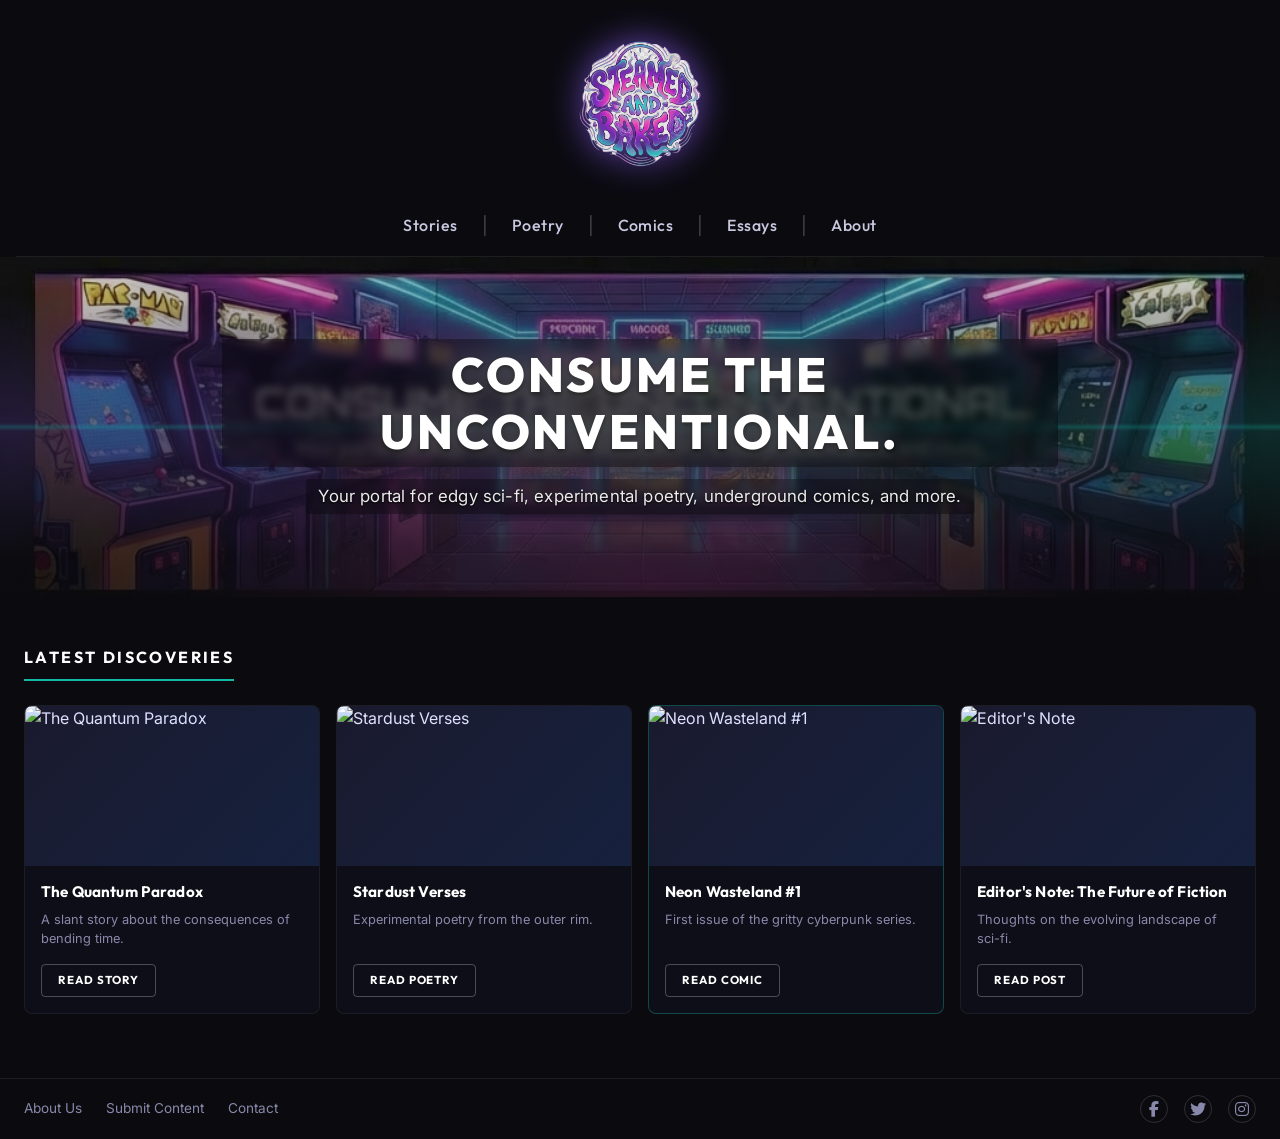
==== index.html @ 385ae291 "style: improve hero banner text legibility - Darken overlay gradient for better text contrast - Add " ====
<!DOCTYPE html>
<html lang="en">
<head>
    <meta charset="UTF-8">
    <meta name="viewport" content="width=device-width, initial-scale=1.0">
    <meta name="description" content="SteamedAndBaked - Experimental fiction, poetry, and comics in a dark psychedelic neon-cyberpunk aesthetic">
    <meta name="keywords" content="fiction, poetry, comics, cyberpunk, experimental writing, dark aesthetic">
    
    <title>SteamedAndBaked | Digital Showcase</title>
    
    <!-- Cyberpunk Stylesheet -->
    <link rel="stylesheet" href="/css/cyberpunk.css">
    
    <!-- Google Fonts: Outfit + Inter -->
    <link rel="preconnect" href="https://fonts.googleapis.com">
    <link rel="preconnect" href="https://fonts.gstatic.com" crossorigin>
    <link href="https://fonts.googleapis.com/css2?family=Outfit:wght@400;500;600;700;800&family=Inter:wght@300;400;500;600;700&display=swap" rel="stylesheet">
    
    <!-- Font Awesome -->
    <link href="https://cdnjs.cloudflare.com/ajax/libs/font-awesome/6.4.0/css/all.min.css" rel="stylesheet">
    
    <!-- Open Graph -->
    <meta property="og:title" content="SteamedAndBaked | Digital Showcase">
    <meta property="og:description" content="Experimental fiction, poetry, and comics in a dark cyberpunk aesthetic">
    <meta property="og:type" content="website">
    <meta property="og:url" content="https://steamedandbaked.net">
</head>
<body>

    <!-- =====================
         HEADER: Logo + Nav
         ===================== -->
    <header class="site-header">
        <div class="header-logo">
            <a href="/"><img src="/images/logo-main.png" alt="Steamed and Baked" class="logo-img"></a>
        </div>
        <nav class="site-nav">
            <button class="nav-toggle" id="nav-toggle" aria-label="Toggle menu">
                <i class="fas fa-bars"></i>
            </button>
            <ul class="nav-menu" id="nav-menu">
                <li><a href="/fiction.html" class="nav-link">Stories</a></li>
                <li class="nav-pipe">|</li>
                <li><a href="/poetry.html" class="nav-link">Poetry</a></li>
                <li class="nav-pipe">|</li>
                <li><a href="/comics.html" class="nav-link">Comics</a></li>
                <li class="nav-pipe">|</li>
                <li><a href="/essays.html" class="nav-link">Essays</a></li>
                <li class="nav-pipe">|</li>
                <li><a href="/about.html" class="nav-link">About</a></li>
            </ul>
        </nav>
    </header>

    <!-- =====================
         HERO BANNER
         ===================== -->
    <section class="hero-banner">
        <div class="hero-banner-img" style="background-image: url('/images/hero-arcade.png');"></div>
        <div class="hero-banner-overlay"></div>
        <div class="hero-banner-content">
            <h1 class="hero-headline">CONSUME THE UNCONVENTIONAL.</h1>
            <p class="hero-sub">Your portal for edgy sci-fi, experimental poetry, underground comics, and more.</p>
        </div>
    </section>

    <!-- =====================
         LATEST DISCOVERIES
         ===================== -->
    <section class="discoveries">
        <div class="discoveries-container">
            <h2 class="discoveries-title">LATEST DISCOVERIES</h2>

            <div class="discoveries-grid">

                <!-- Card 1: Story -->
                <div class="disc-card disc-card--purple">
                    <div class="disc-card-img">
                        <img src="https://images.unsplash.com/photo-1620121692029-d088224ddc74?w=600&q=80" alt="The Quantum Paradox" onerror="this.parentElement.style.background='linear-gradient(135deg,#1a1a2e,#16213e)'">
                    </div>
                    <div class="disc-card-body">
                        <h3 class="disc-card-title">The Quantum Paradox</h3>
                        <p class="disc-card-desc">A slant story about the consequences of bending time.</p>
                        <a href="/fiction.html" class="disc-btn">READ STORY</a>
                    </div>
                </div>

                <!-- Card 2: Poetry -->
                <div class="disc-card disc-card--pink">
                    <div class="disc-card-img">
                        <img src="https://images.unsplash.com/photo-1462331940025-496dfbfc7564?w=600&q=80" alt="Stardust Verses" onerror="this.parentElement.style.background='linear-gradient(135deg,#1a1a2e,#16213e)'">
                    </div>
                    <div class="disc-card-body">
                        <h3 class="disc-card-title">Stardust Verses</h3>
                        <p class="disc-card-desc">Experimental poetry from the outer rim.</p>
                        <a href="/poetry.html" class="disc-btn">READ POETRY</a>
                    </div>
                </div>

                <!-- Card 3: Comics -->
                <div class="disc-card disc-card--teal">
                    <div class="disc-card-img">
                        <img src="https://images.unsplash.com/photo-1608889175123-8ee362201f81?w=600&q=80" alt="Neon Wasteland #1" onerror="this.parentElement.style.background='linear-gradient(135deg,#1a1a2e,#16213e)'">
                    </div>
                    <div class="disc-card-body">
                        <h3 class="disc-card-title">Neon Wasteland #1</h3>
                        <p class="disc-card-desc">First issue of the gritty cyberpunk series.</p>
                        <a href="/comics.html" class="disc-btn">READ COMIC</a>
                    </div>
                </div>

                <!-- Card 4: Blog -->
                <div class="disc-card disc-card--purple">
                    <div class="disc-card-img">
                        <img src="https://images.unsplash.com/photo-1519389950473-47ba0277781c?w=600&q=80" alt="Editor's Note" onerror="this.parentElement.style.background='linear-gradient(135deg,#1a1a2e,#16213e)'">
                    </div>
                    <div class="disc-card-body">
                        <h3 class="disc-card-title">Editor's Note: The Future of Fiction</h3>
                        <p class="disc-card-desc">Thoughts on the evolving landscape of sci-fi.</p>
                        <a href="/essays.html" class="disc-btn">READ POST</a>
                    </div>
                </div>

            </div>
        </div>
    </section>

    <!-- =====================
         FOOTER
         ===================== -->
    <footer class="site-footer">
        <div class="site-footer-inner">
            <div class="footer-left">
                <a href="/about.html" class="footer-link">About Us</a>
                <a href="/essays.html" class="footer-link">Submit Content</a>
                <a href="/about.html" class="footer-link">Contact</a>
            </div>
            <div class="footer-right">
                <a href="#" class="footer-social" aria-label="Facebook"><i class="fab fa-facebook-f"></i></a>
                <a href="#" class="footer-social" aria-label="Twitter"><i class="fab fa-twitter"></i></a>
                <a href="#" class="footer-social" aria-label="Instagram"><i class="fab fa-instagram"></i></a>
            </div>
        </div>
    </footer>

    <script src="/js/main.js"></script>
</body>
</html>
---- css/cyberpunk.css ----
/*
 * SteamedAndBaked.com v3.0 - Cyberpunk Aesthetic
 * Dark Psychedelic Neon Design System
 */

:root {
    /* CYBERPUNK COLOR PALETTE - Neon & Dark */
    --neon-cyan: #00ffff;
    --neon-magenta: #ff00ff;
    --neon-pink: #ff0080;
    --neon-green: #00ff41;
    --neon-purple: #bf00ff;
    --neon-blue: #0080ff;
    --neon-orange: #ff6600;
    --neon-yellow: #ffff00;
    
    /* Primary Brand Colors */
    --primary: var(--neon-cyan);
    --secondary: var(--neon-magenta);
    --accent: var(--neon-pink);
    
    /* Dark Background Layers */
    --bg-primary: #0a0a0f;
    --bg-secondary: #131318;
    --bg-tertiary: #1a1a24;
    --bg-card: #1f1f2e;
    --bg-elevated: #252538;
    
    /* Text Colors */
    --text-primary: #e0e0ff;
    --text-secondary: #a0a0c0;
    --text-muted: #606080;
    --text-highlight: var(--neon-cyan);
    
    /* Neon Glow Effects */
    --glow-cyan: 0 0 10px var(--neon-cyan), 0 0 20px var(--neon-cyan), 0 0 30px var(--neon-cyan);
    --glow-magenta: 0 0 10px var(--neon-magenta), 0 0 20px var(--neon-magenta), 0 0 30px var(--neon-magenta);
    --glow-pink: 0 0 10px var(--neon-pink), 0 0 20px var(--neon-pink);
    --glow-purple: 0 0 10px var(--neon-purple), 0 0 20px var(--neon-purple);
    
    /* Typography */
    --font-primary: 'Inter', 'Segoe UI', system-ui, sans-serif;
    --font-heading: 'Space Grotesk', 'Orbitron', monospace;
    --font-mono: 'Fira Code', 'Courier New', monospace;
    
    /* Font Sizes */
    --text-xs: 0.75rem;
    --text-sm: 0.875rem;
    --text-base: 1rem;
    --text-lg: 1.125rem;
    --text-xl: 1.25rem;
    --text-2xl: 1.5rem;
    --text-3xl: 1.875rem;
    --text-4xl: 2.25rem;
    --text-5xl: 3rem;
    --text-6xl: 3.75rem;
    
    /* Spacing */
    --space-1: 0.25rem;
    --space-2: 0.5rem;
    --space-3: 0.75rem;
    --space-4: 1rem;
    --space-6: 1.5rem;
    --space-8: 2rem;
    --space-12: 3rem;
    --space-16: 4rem;
    --space-20: 5rem;
    
    /* Border & Effects */
    --radius-sm: 0.25rem;
    --radius-md: 0.5rem;
    --radius-lg: 0.75rem;
    --border-neon: 2px solid var(--primary);
    
    /* Animations */
    --transition-fast: 150ms ease;
    --transition-base: 300ms ease;
    --transition-slow: 500ms ease;
    
    /* Z-index */
    --z-base: 1;
    --z-dropdown: 1000;
    --z-sticky: 1020;
    --z-fixed: 1030;
    --z-modal: 1050;
}

/* ========================================
   RESET & BASE STYLES
   ======================================== */

*, *::before, *::after {
    box-sizing: border-box;
    margin: 0;
    padding: 0;
}

html {
    font-size: 16px;
    scroll-behavior: smooth;
    -webkit-font-smoothing: antialiased;
    -moz-osx-font-smoothing: grayscale;
}

body {
    font-family: var(--font-primary);
    font-size: var(--text-base);
    line-height: 1.6;
    color: var(--text-primary);
    background: var(--bg-primary);
    overflow-x: hidden;
    position: relative;
}

/* Animated background effect */
body::before {
    content: '';
    position: fixed;
    top: 0;
    left: 0;
    width: 100%;
    height: 100%;
    background: 
        radial-gradient(circle at 20% 50%, rgba(0, 255, 255, 0.05) 0%, transparent 50%),
        radial-gradient(circle at 80% 80%, rgba(255, 0, 255, 0.05) 0%, transparent 50%),
        radial-gradient(circle at 40% 20%, rgba(191, 0, 255, 0.03) 0%, transparent 50%);
    z-index: -1;
    animation: pulse 15s ease-in-out infinite;
}

@keyframes pulse {
    0%, 100% { opacity: 0.3; }
    50% { opacity: 0.6; }
}

/* ========================================
   TYPOGRAPHY
   ======================================== */

h1, h2, h3, h4, h5, h6 {
    font-family: var(--font-heading);
    font-weight: 700;
    line-height: 1.2;
    margin-bottom: var(--space-4);
    letter-spacing: -0.02em;
    color: var(--text-primary);
}

h1 {
    font-size: var(--text-5xl);
    text-shadow: var(--glow-cyan);
}

h2 {
    font-size: var(--text-4xl);
    color: var(--neon-magenta);
    text-shadow: var(--glow-magenta);
}

h3 { font-size: var(--text-3xl); }
h4 { font-size: var(--text-2xl); }
h5 { font-size: var(--text-xl); }
h6 { font-size: var(--text-lg); }

p {
    margin-bottom: var(--space-4);
    color: var(--text-secondary);
}

a {
    color: var(--primary);
    text-decoration: none;
    transition: all var(--transition-fast);
    position: relative;
}

a:hover {
    color: var(--neon-magenta);
    text-shadow: var(--glow-cyan);
}

a::after {
    content: '';
    position: absolute;
    bottom: -2px;
    left: 0;
    width: 0;
    height: 2px;
    background: linear-gradient(90deg, var(--neon-cyan), var(--neon-magenta));
    transition: width var(--transition-base);
}

a:hover::after {
    width: 100%;
}

code, pre {
    font-family: var(--font-mono);
    background: var(--bg-tertiary);
    border: 1px solid var(--primary);
    border-radius: var(--radius-sm);
}

code {
    padding: 0.2em 0.4em;
    font-size: 0.9em;
    color: var(--neon-green);
}

pre {
    padding: var(--space-4);
    overflow-x: auto;
    box-shadow: var(--glow-cyan);
}

blockquote {
    border-left: 4px solid var(--neon-magenta);
    padding-left: var(--space-4);
    margin: var(--space-6) 0;
    font-style: italic;
    color: var(--text-secondary);
    background: var(--bg-secondary);
    padding: var(--space-4);
    border-radius: var(--radius-md);
}

/* ========================================
   LAYOUT
   ======================================== */

.container {
    width: 100%;
    max-width: 1400px;
    margin: 0 auto;
    padding: 0 var(--space-4);
}

.container-narrow {
    max-width: 900px;
}

.section {
    padding: var(--space-20) 0;
}

.grid {
    display: grid;
    gap: var(--space-6);
}

.grid-2 { grid-template-columns: repeat(auto-fit, minmax(300px, 1fr)); }
.grid-3 { grid-template-columns: repeat(auto-fit, minmax(250px, 1fr)); }
.grid-4 { grid-template-columns: repeat(auto-fit, minmax(200px, 1fr)); }

/* ========================================
   NAVIGATION
   ======================================== */

.navbar {
    position: fixed;
    top: 0;
    left: 0;
    right: 0;
    z-index: var(--z-fixed);
    background: rgba(10, 10, 15, 0.9);
    backdrop-filter: blur(10px);
    border-bottom: 1px solid var(--primary);
    box-shadow: 0 0 20px rgba(0, 255, 255, 0.3);
}

.nav-container {
    display: flex;
    justify-content: space-between;
    align-items: center;
    padding: var(--space-2) var(--space-4);
    max-width: 1400px;
    margin: 0 auto;
}

.logo {
    display: flex;
    align-items: center;
    text-decoration: none;
}

.logo-img {
    height: 80px;
    width: auto;
    background: transparent;
    transition: transform var(--transition-base), filter var(--transition-base), opacity var(--transition-base);
    filter: drop-shadow(0 0 10px rgba(139, 92, 246, 0.7));
    opacity: 0.92;
}

.logo-img:hover {
    transform: scale(1.08);
    filter: drop-shadow(0 0 18px rgba(139, 92, 246, 1)) drop-shadow(0 0 8px rgba(236, 72, 153, 0.7));
    opacity: 1;
}

.nav-menu {
    display: flex;
    gap: var(--space-6);
    list-style: none;
}

.nav-link {
    color: var(--text-secondary);
    font-weight: 500;
    padding: var(--space-2) var(--space-3);
    border-radius: var(--radius-sm);
    transition: all var(--transition-fast);
    text-transform: uppercase;
    font-size: var(--text-sm);
    letter-spacing: 0.1em;
}

.nav-link:hover,
.nav-link.active {
    color: var(--primary);
    background: var(--bg-elevated);
    box-shadow: 0 0 15px rgba(0, 255, 255, 0.3);
}

.nav-link::after {
    display: none;
}

/* Mobile nav toggle */
.nav-toggle {
    display: none;
    background: none;
    border: 2px solid var(--primary);
    color: var(--primary);
    font-size: var(--text-xl);
    padding: var(--space-2);
    cursor: pointer;
    border-radius: var(--radius-sm);
    transition: all var(--transition-fast);
}

.nav-toggle:hover {
    box-shadow: var(--glow-cyan);
}

@media (max-width: 768px) {
    .logo-img {
        height: 60px;
    }

    .nav-toggle {
        display: block;
    }
    
    .nav-menu {
        position: absolute;
        top: 100%;
        left: 0;
        right: 0;
        background: var(--bg-primary);
        flex-direction: column;
        padding: var(--space-4);
        border-top: 1px solid var(--primary);
        display: none;
    }
    
    .nav-menu.active {
        display: flex;
    }
}

/* ========================================
   HERO SECTION
   ======================================== */

.hero {
    min-height: 100vh;
    display: flex;
    align-items: center;
    justify-content: center;
    text-align: center;
    position: relative;
    padding: var(--space-20) 0;
    margin-top: 60px;
}

.hero::before {
    content: '';
    position: absolute;
    top: 50%;
    left: 50%;
    transform: translate(-50%, -50%);
    width: 80%;
    height: 80%;
    background: radial-gradient(circle, rgba(0, 255, 255, 0.1) 0%, transparent 70%);
    animation: heroGlow 8s ease-in-out infinite;
}

@keyframes heroGlow {
    0%, 100% { opacity: 0.3; transform: translate(-50%, -50%) scale(1); }
    50% { opacity: 0.6; transform: translate(-50%, -50%) scale(1.1); }
}

.hero-content {
    position: relative;
    z-index: 1;
}

.hero-title {
    font-size: clamp(2.5rem, 8vw, 6rem);
    margin-bottom: var(--space-6);
    background: linear-gradient(135deg, var(--neon-cyan), var(--neon-magenta), var(--neon-purple));
    -webkit-background-clip: text;
    -webkit-text-fill-color: transparent;
    background-clip: text;
    animation: shimmer 3s linear infinite;
    background-size: 200% 200%;
}

@keyframes shimmer {
    0% { background-position: 0% 50%; }
    50% { background-position: 100% 50%; }
    100% { background-position: 0% 50%; }
}

.hero-subtitle {
    font-size: var(--text-xl);
    color: var(--text-secondary);
    margin-bottom: var(--space-8);
    max-width: 600px;
    margin-left: auto;
    margin-right: auto;
}

/* ========================================
   BUTTONS
   ======================================== */

.btn {
    display: inline-block;
    padding: var(--space-3) var(--space-6);
    font-weight: 600;
    text-align: center;
    border: 2px solid var(--primary);
    border-radius: var(--radius-md);
    cursor: pointer;
    transition: all var(--transition-base);
    text-transform: uppercase;
    letter-spacing: 0.05em;
    font-size: var(--text-sm);
    background: transparent;
    color: var(--primary);
    position: relative;
    overflow: hidden;
}

.btn::before {
    content: '';
    position: absolute;
    top: 0;
    left: -100%;
    width: 100%;
    height: 100%;
    background: linear-gradient(90deg, transparent, var(--primary), transparent);
    transition: left var(--transition-slow);
}

.btn:hover::before {
    left: 100%;
}

.btn:hover {
    box-shadow: var(--glow-cyan);
    transform: translateY(-2px);
    color: var(--text-primary);
}

.btn::after {
    display: none;
}

.btn-primary {
    background: var(--primary);
    color: var(--bg-primary);
}

.btn-primary:hover {
    background: var(--neon-magenta);
    border-color: var(--neon-magenta);
    box-shadow: var(--glow-magenta);
    color: var(--bg-primary);
}

.btn-secondary {
    border-color: var(--neon-magenta);
    color: var(--neon-magenta);
}

.btn-secondary:hover {
    background: var(--neon-magenta);
    color: var(--bg-primary);
    box-shadow: var(--glow-magenta);
}

.btn-ghost {
    border-color: var(--text-secondary);
    color: var(--text-secondary);
}

.btn-ghost:hover {
    border-color: var(--primary);
    color: var(--primary);
}

/* ========================================
   CARDS
   ======================================== */

.card {
    background: var(--bg-card);
    border: 1px solid var(--primary);
    border-radius: var(--radius-lg);
    padding: var(--space-6);
    transition: all var(--transition-base);
    position: relative;
    overflow: hidden;
}

.card::before {
    content: '';
    position: absolute;
    top: -2px;
    left: -2px;
    right: -2px;
    bottom: -2px;
    background: linear-gradient(45deg, var(--neon-cyan), var(--neon-magenta), var(--neon-purple), var(--neon-cyan));
    border-radius: var(--radius-lg);
    z-index: -1;
    opacity: 0;
    transition: opacity var(--transition-base);
    background-size: 300% 300%;
    animation: borderGlow 6s linear infinite;
}

@keyframes borderGlow {
    0% { background-position: 0% 50%; }
    50% { background-position: 100% 50%; }
    100% { background-position: 0% 50%; }
}

.card:hover {
    transform: translateY(-5px);
    box-shadow: 0 20px 40px rgba(0, 255, 255, 0.3);
}

.card:hover::before {
    opacity: 1;
}

.card-title {
    font-size: var(--text-2xl);
    margin-bottom: var(--space-3);
    color: var(--primary);
}

.card-meta {
    display: flex;
    gap: var(--space-4);
    font-size: var(--text-sm);
    color: var(--text-muted);
    margin-bottom: var(--space-4);
}

.card-content {
    color: var(--text-secondary);
}

/* ========================================
   CONTENT DISPLAY
   ======================================== */

.content-grid {
    display: grid;
    grid-template-columns: repeat(auto-fill, minmax(350px, 1fr));
    gap: var(--space-8);
    margin-top: var(--space-12);
}

.content-item {
    background: var(--bg-card);
    border: 1px solid var(--bg-elevated);
    border-radius: var(--radius-lg);
    overflow: hidden;
    transition: all var(--transition-base);
    cursor: pointer;
}

.content-item:hover {
    border-color: var(--primary);
    transform: translateY(-5px);
    box-shadow: 0 10px 30px rgba(0, 255, 255, 0.2);
}

.content-thumbnail {
    width: 100%;
    height: 200px;
    object-fit: cover;
    background: linear-gradient(135deg, var(--bg-tertiary), var(--bg-elevated));
}

.content-body {
    padding: var(--space-6);
}

.content-category {
    display: inline-block;
    padding: var(--space-1) var(--space-3);
    background: var(--bg-tertiary);
    color: var(--primary);
    font-size: var(--text-xs);
    text-transform: uppercase;
    letter-spacing: 0.1em;
    border-radius: var(--radius-sm);
    border: 1px solid var(--primary);
    margin-bottom: var(--space-3);
}

/* ========================================
   GLITCH EFFECT
   ======================================== */

.glitch {
    position: relative;
    animation: glitch 2s infinite;
}

.glitch::before,
.glitch::after {
    content: attr(data-text);
    position: absolute;
    top: 0;
    left: 0;
    width: 100%;
    height: 100%;
}

.glitch::before {
    left: 2px;
    text-shadow: -2px 0 var(--neon-magenta);
    clip: rect(44px, 450px, 56px, 0);
    animation: glitch-anim 3s infinite linear alternate-reverse;
}

.glitch::after {
    left: -2px;
    text-shadow: -2px 0 var(--neon-cyan);
    clip: rect(44px, 450px, 56px, 0);
    animation: glitch-anim 2s infinite linear alternate-reverse;
}

@keyframes glitch-anim {
    0% { clip: rect(10px, 9999px, 98px, 0); }
    20% { clip: rect(85px, 9999px, 12px, 0); }
    40% { clip: rect(28px, 9999px, 52px, 0); }
    60% { clip: rect(91px, 9999px, 34px, 0); }
    80% { clip: rect(65px, 9999px, 77px, 0); }
    100% { clip: rect(42px, 9999px, 19px, 0); }
}

/* ========================================
   FOOTER
   ======================================== */

.footer {
    background: var(--bg-secondary);
    border-top: 1px solid var(--primary);
    padding: var(--space-12) 0 var(--space-6);
    margin-top: var(--space-20);
}

.footer-grid {
    display: grid;
    grid-template-columns: repeat(auto-fit, minmax(250px, 1fr));
    gap: var(--space-8);
    margin-bottom: var(--space-8);
}

.footer-section h4 {
    color: var(--primary);
    margin-bottom: var(--space-4);
    font-size: var(--text-lg);
}

.footer-links {
    list-style: none;
}

.footer-links li {
    margin-bottom: var(--space-2);
}

.footer-links a {
    color: var(--text-secondary);
    transition: color var(--transition-fast);
}

.footer-links a:hover {
    color: var(--primary);
}

.footer-bottom {
    text-align: center;
    padding-top: var(--space-6);
    border-top: 1px solid var(--bg-elevated);
    color: var(--text-muted);
    font-size: var(--text-sm);
}

/* ========================================
   UTILITIES
   ======================================== */

.text-center { text-align: center; }
.text-gradient {
    background: linear-gradient(135deg, var(--neon-cyan), var(--neon-magenta));
    -webkit-background-clip: text;
    -webkit-text-fill-color: transparent;
    background-clip: text;
}

.neon-text {
    color: var(--primary);
    text-shadow: var(--glow-cyan);
}

.mt-4 { margin-top: var(--space-4); }
.mb-4 { margin-bottom: var(--space-4); }
.mt-8 { margin-top: var(--space-8); }
.mb-8 { margin-bottom: var(--space-8); }

/* ========================================
   ANIMATIONS
   ======================================== */

@keyframes fadeIn {
    from { opacity: 0; transform: translateY(20px); }
    to { opacity: 1; transform: translateY(0); }
}

@keyframes slideIn {
    from { transform: translateX(-100%); }
    to { transform: translateX(0); }
}

.fade-in {
    animation: fadeIn 0.6s ease forwards;
}

.slide-in {
    animation: slideIn 0.6s ease forwards;
}

/* Scrollbar Styling */
::-webkit-scrollbar {
    width: 10px;
}

::-webkit-scrollbar-track {
    background: var(--bg-secondary);
}

::-webkit-scrollbar-thumb {
    background: var(--primary);
    border-radius: var(--radius-sm);
}

::-webkit-scrollbar-thumb:hover {
    background: var(--neon-magenta);
}

/* Selection */
::selection {
    background: var(--primary);
    color: var(--bg-primary);
}

/* ========================================
   NEW LAYOUT: SITE HEADER
   ======================================== */

.site-header {
    background: var(--bg-primary);
    display: flex;
    flex-direction: column;
    align-items: center;
    padding: var(--space-6) var(--space-4) 0;
    position: relative;
    z-index: var(--z-fixed);
}

.header-logo {
    display: flex;
    justify-content: center;
    margin-bottom: var(--space-2);
}

.header-logo a {
    display: inline-block;
}

.header-logo a::after { display: none; }

.header-logo .logo-img {
    height: 160px;
    width: auto;
    filter: drop-shadow(0 0 18px rgba(139, 92, 246, 0.8));
    transition: transform var(--transition-base), filter var(--transition-base);
}

.header-logo .logo-img:hover {
    transform: scale(1.05);
    filter: drop-shadow(0 0 28px rgba(139, 92, 246, 1)) drop-shadow(0 0 12px rgba(236, 72, 153, 0.7));
}

/* ========================================
   NEW LAYOUT: SITE NAV (centered, pipes)
   ======================================== */

.site-nav {
    width: 100%;
    display: flex;
    justify-content: center;
    padding: var(--space-3) 0 var(--space-4);
    border-bottom: 1px solid rgba(255,255,255,0.08);
}

.site-nav .nav-menu {
    display: flex;
    align-items: center;
    gap: 0;
    list-style: none;
    flex-wrap: wrap;
    justify-content: center;
}

.site-nav .nav-link {
    font-family: 'Outfit', var(--font-primary);
    font-size: 1rem;
    font-weight: 500;
    color: #c8c8e0;
    padding: var(--space-1) var(--space-6);
    letter-spacing: 0.03em;
    text-transform: none;
    transition: color var(--transition-fast);
    border-radius: 0;
    background: none;
}

.site-nav .nav-link:hover,
.site-nav .nav-link.active {
    color: #ffffff;
    background: none;
    box-shadow: none;
    text-shadow: 0 0 10px rgba(255,255,255,0.4);
}

.site-nav .nav-link::after { display: none; }

.nav-pipe {
    color: rgba(255,255,255,0.25);
    font-size: 1.1rem;
    user-select: none;
    list-style: none;
}

.site-nav .nav-toggle {
    display: none;
    background: none;
    border: 1px solid rgba(255,255,255,0.3);
    color: #c8c8e0;
    font-size: var(--text-xl);
    padding: var(--space-2) var(--space-3);
    cursor: pointer;
    border-radius: var(--radius-sm);
    margin-right: var(--space-4);
}

/* ========================================
   NEW LAYOUT: HERO BANNER
   ======================================== */

/* Hero banner keyframes */
@keyframes heroPan {
    0%   { transform: scale(1.08) translateX(0px) translateY(0px); }
    25%  { transform: scale(1.10) translateX(-18px) translateY(-6px); }
    50%  { transform: scale(1.12) translateX(-10px) translateY(4px); }
    75%  { transform: scale(1.10) translateX(14px) translateY(-4px); }
    100% { transform: scale(1.08) translateX(0px) translateY(0px); }
}

@keyframes scanline {
    0%   { top: -8px; opacity: 0; }
    5%   { opacity: 0.18; }
    95%  { opacity: 0.18; }
    100% { top: 110%; opacity: 0; }
}

@keyframes edgePulse {
    0%, 100% { opacity: 0.55; }
    50%       { opacity: 0.8; }
}

@keyframes chromaFlicker {
    0%, 100% { filter: brightness(0.58) saturate(1.25) hue-rotate(0deg); }
    20%       { filter: brightness(0.60) saturate(1.35) hue-rotate(4deg); }
    40%       { filter: brightness(0.56) saturate(1.20) hue-rotate(-3deg); }
    60%       { filter: brightness(0.59) saturate(1.30) hue-rotate(2deg); }
    80%       { filter: brightness(0.57) saturate(1.22) hue-rotate(-2deg); }
}

.hero-banner {
    position: relative;
    width: 100%;
    height: 340px;
    overflow: hidden;
    display: flex;
    align-items: center;
    justify-content: center;
}

/* Scanline sweep */
.hero-banner::after {
    content: '';
    position: absolute;
    left: 0;
    width: 100%;
    height: 8px;
    background: linear-gradient(
        to bottom,
        transparent 0%,
        rgba(20, 184, 166, 0.25) 50%,
        transparent 100%
    );
    animation: scanline 5s linear infinite;
    z-index: 4;
    pointer-events: none;
}

/* Neon edge vignette pulse */
.hero-banner::before {
    content: '';
    position: absolute;
    inset: 0;
    background:
        radial-gradient(ellipse at 0% 50%,   rgba(139, 92, 246, 0.18) 0%, transparent 55%),
        radial-gradient(ellipse at 100% 50%,  rgba(20, 184, 166, 0.18) 0%, transparent 55%),
        radial-gradient(ellipse at 50% 100%, rgba(236, 72, 153, 0.12) 0%, transparent 50%);
    animation: edgePulse 4s ease-in-out infinite;
    z-index: 3;
    pointer-events: none;
}

.hero-banner-img {
    position: absolute;
    inset: 0;
    background-size: cover;
    background-position: center;
    animation: heroPan 22s ease-in-out infinite, chromaFlicker 9s ease-in-out infinite;
}

.hero-banner-overlay {
    position: absolute;
    inset: 0;
    background: linear-gradient(
        to bottom,
        rgba(10,10,15,0.15) 0%,
        rgba(10,10,15,0.55) 45%,
        rgba(10,10,15,0.80) 100%
    );
    z-index: 2;
}

.hero-banner-content {
    position: relative;
    z-index: 5;
    text-align: center;
    padding: 0 var(--space-8);
    max-width: 900px;
}

.hero-headline {
    font-family: 'Outfit', var(--font-heading);
    font-size: clamp(1.8rem, 4.5vw, 3rem);
    font-weight: 800;
    color: #ffffff;
    letter-spacing: 0.06em;
    text-shadow:
        0 0 30px rgba(255,255,255,0.5),
        0 2px 4px rgba(0,0,0,1),
        0 4px 24px rgba(0,0,0,0.9);
    margin-bottom: var(--space-3);
    background: none;
    -webkit-text-fill-color: #ffffff;
    text-transform: uppercase;
    padding: 0.4rem 1.2rem;
    background: rgba(0,0,0,0.35);
    backdrop-filter: blur(4px);
    border-radius: 4px;
    display: inline-block;
}

.hero-sub {
    font-family: 'Inter', var(--font-primary);
    font-size: clamp(0.9rem, 2vw, 1.05rem);
    color: rgba(255,255,255,0.92);
    margin: 0;
    text-shadow:
        0 1px 2px rgba(0,0,0,1),
        0 2px 12px rgba(0,0,0,0.9);
    padding: 0.25rem 0.8rem;
    background: rgba(0,0,0,0.3);
    backdrop-filter: blur(3px);
    border-radius: 3px;
    display: inline-block;
    letter-spacing: 0.01em;
}

/* ========================================
   NEW LAYOUT: LATEST DISCOVERIES
   ======================================== */

.discoveries {
    background: var(--bg-primary);
    padding: var(--space-12) 0 var(--space-16);
}

.discoveries-container {
    max-width: 1300px;
    margin: 0 auto;
    padding: 0 var(--space-6);
}

.discoveries-title {
    font-family: 'Outfit', var(--font-heading);
    font-size: 1rem;
    font-weight: 700;
    color: #ffffff;
    letter-spacing: 0.15em;
    text-transform: uppercase;
    margin-bottom: var(--space-6);
    padding-bottom: var(--space-3);
    border-bottom: 2px solid #14b8a6;
    display: inline-block;
    background: none;
    -webkit-text-fill-color: #ffffff;
    text-shadow: none;
}

.discoveries-grid {
    display: grid;
    grid-template-columns: repeat(4, 1fr);
    gap: var(--space-4);
}

.disc-card {
    background: #0e0e18;
    border-radius: var(--radius-md);
    overflow: hidden;
    display: flex;
    flex-direction: column;
    transition: transform var(--transition-base), box-shadow var(--transition-base);
    border: 1px solid rgba(255,255,255,0.06);
}

.disc-card:hover {
    transform: translateY(-4px);
}

.disc-card--purple:hover { box-shadow: 0 8px 30px rgba(139, 92, 246, 0.35); }
.disc-card--pink:hover   { box-shadow: 0 8px 30px rgba(236, 72, 153, 0.35); }
.disc-card--teal:hover   { box-shadow: 0 8px 30px rgba(20, 184, 166, 0.35); border-color: rgba(20,184,166,0.4); }

.disc-card--teal {
    border-color: rgba(20, 184, 166, 0.35);
}

.disc-card-img {
    width: 100%;
    height: 160px;
    overflow: hidden;
    background: linear-gradient(135deg, #1a1a2e, #16213e);
}

.disc-card-img img {
    width: 100%;
    height: 100%;
    object-fit: cover;
    display: block;
    transition: transform var(--transition-slow);
}

.disc-card:hover .disc-card-img img {
    transform: scale(1.06);
}

.disc-card-body {
    padding: var(--space-4);
    display: flex;
    flex-direction: column;
    flex: 1;
}

.disc-card-title {
    font-family: 'Outfit', var(--font-heading);
    font-size: 0.95rem;
    font-weight: 700;
    color: #ffffff;
    margin-bottom: var(--space-2);
    letter-spacing: 0.01em;
    line-height: 1.3;
    background: none;
    -webkit-text-fill-color: #ffffff;
    text-shadow: none;
}

.disc-card-desc {
    font-family: 'Inter', var(--font-primary);
    font-size: 0.8rem;
    color: #8888aa;
    margin-bottom: var(--space-4);
    flex: 1;
    line-height: 1.5;
}

.disc-btn {
    display: inline-block;
    padding: 0.4rem 1rem;
    font-family: 'Outfit', var(--font-heading);
    font-size: 0.72rem;
    font-weight: 700;
    letter-spacing: 0.08em;
    text-transform: uppercase;
    color: #ffffff;
    background: transparent;
    border: 1px solid rgba(255,255,255,0.25);
    border-radius: var(--radius-sm);
    cursor: pointer;
    transition: all var(--transition-fast);
    text-align: center;
    width: fit-content;
}

.disc-btn::after { display: none; }

.disc-card--purple .disc-btn:hover {
    background: rgba(139, 92, 246, 0.2);
    border-color: #8b5cf6;
    color: #c4b5fd;
}

.disc-card--pink .disc-btn:hover {
    background: rgba(236, 72, 153, 0.2);
    border-color: #ec4899;
    color: #f9a8d4;
}

.disc-card--teal .disc-btn:hover {
    background: rgba(20, 184, 166, 0.2);
    border-color: #14b8a6;
    color: #5eead4;
}

/* ========================================
   NEW LAYOUT: SLIM FOOTER
   ======================================== */

.site-footer {
    background: var(--bg-primary);
    border-top: 1px solid rgba(255,255,255,0.08);
    padding: var(--space-4) 0;
}

.site-footer-inner {
    max-width: 1300px;
    margin: 0 auto;
    padding: 0 var(--space-6);
    display: flex;
    align-items: center;
    justify-content: space-between;
}

.footer-left {
    display: flex;
    gap: var(--space-6);
    align-items: center;
}

.footer-link {
    font-family: 'Inter', var(--font-primary);
    font-size: 0.85rem;
    color: #8888aa;
    transition: color var(--transition-fast);
}

.footer-link::after { display: none; }

.footer-link:hover {
    color: #ffffff;
    text-shadow: none;
}

.footer-right {
    display: flex;
    gap: var(--space-4);
    align-items: center;
}

.footer-social {
    font-size: 1rem;
    color: #8888aa;
    transition: color var(--transition-fast);
    width: 28px;
    height: 28px;
    display: flex;
    align-items: center;
    justify-content: center;
    border-radius: 50%;
    border: 1px solid rgba(255,255,255,0.15);
}

.footer-social::after { display: none; }

.footer-social:hover {
    color: #ffffff;
    border-color: rgba(255,255,255,0.4);
    background: rgba(255,255,255,0.05);
    text-shadow: none;
}

/* ========================================
   RESPONSIVE: NEW LAYOUT
   ======================================== */

@media (max-width: 1024px) {
    .discoveries-grid {
        grid-template-columns: repeat(2, 1fr);
    }
}

@media (max-width: 768px) {
    .header-logo .logo-img {
        height: 110px;
    }

    .site-nav .nav-toggle {
        display: block;
        position: absolute;
        right: var(--space-4);
        top: var(--space-4);
    }

    .site-nav .nav-menu {
        display: none;
        flex-direction: column;
        gap: 0;
        background: var(--bg-secondary);
        padding: var(--space-4);
        width: 100%;
        border-top: 1px solid rgba(255,255,255,0.08);
    }

    .site-nav .nav-menu.active {
        display: flex;
    }

    .nav-pipe { display: none; }

    .site-nav .nav-link {
        padding: var(--space-3) var(--space-4);
        width: 100%;
        text-align: center;
    }

    .hero-banner {
        height: 240px;
    }

    .discoveries-grid {
        grid-template-columns: 1fr;
    }

    .site-footer-inner {
        flex-direction: column;
        gap: var(--space-4);
        text-align: center;
    }

    .footer-left {
        flex-wrap: wrap;
        justify-content: center;
    }
}
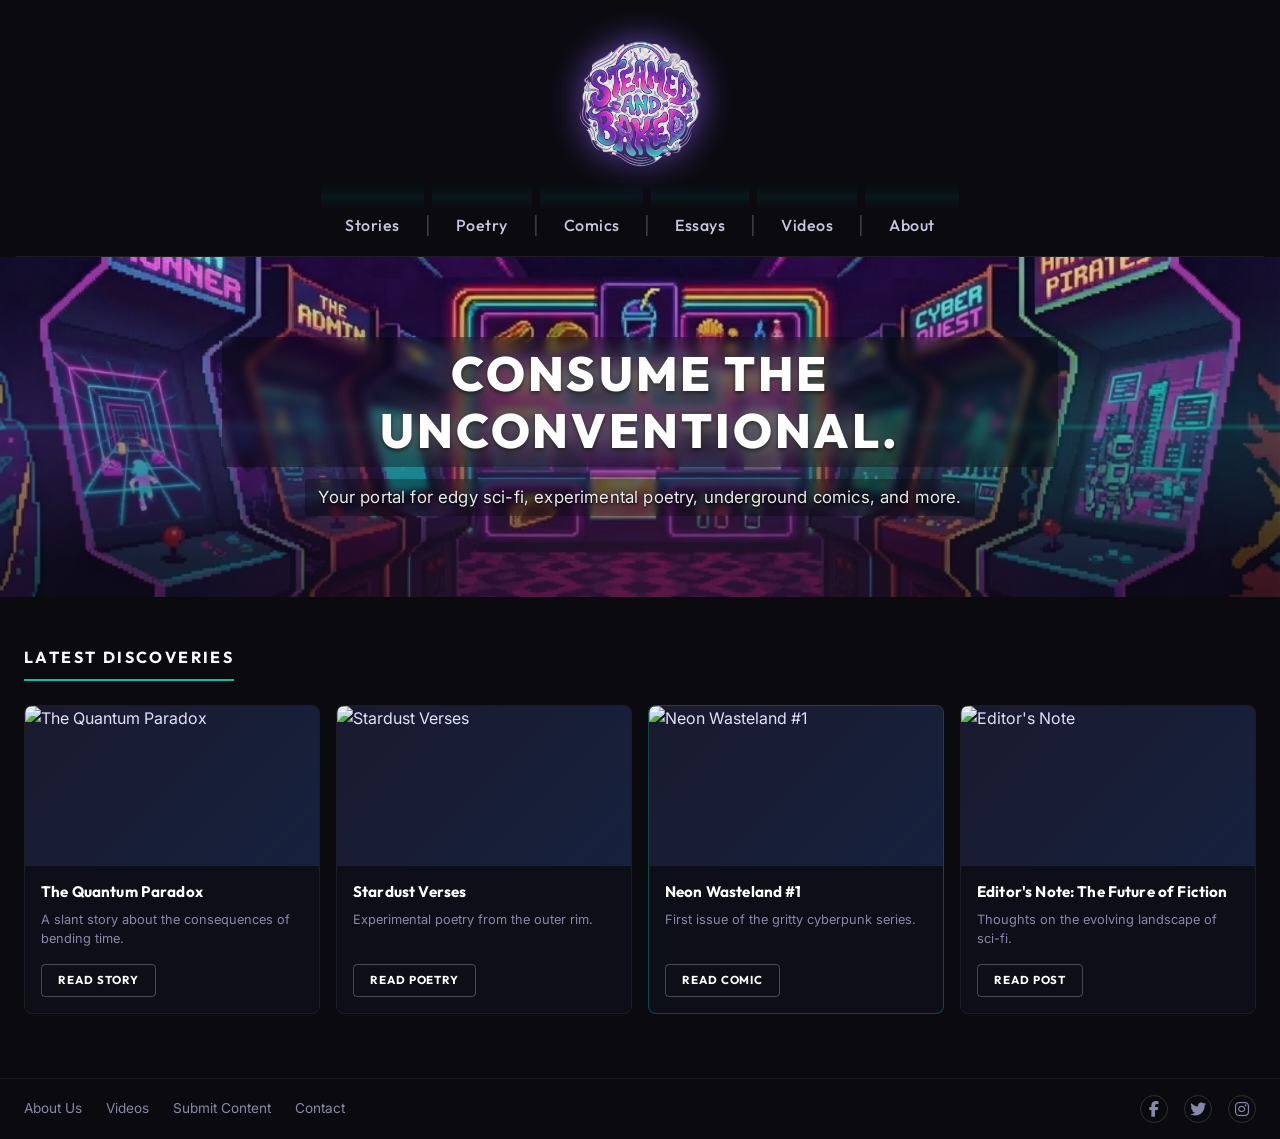
==== commit f1e5bc3f: "feat: add Videos to nav on all pages, create videos.html, update nth-child hover colors" ====
--- a/index.html
+++ b/index.html
@@ -46,6 +46,8 @@
                 <li><a href="/comics.html" class="nav-link">Comics</a></li>
                 <li class="nav-pipe">|</li>
                 <li><a href="/essays.html" class="nav-link">Essays</a></li>
+                <li class="nav-pipe">|</li>
+                <li><a href="/videos.html" class="nav-link">Videos</a></li>
                 <li class="nav-pipe">|</li>
                 <li><a href="/about.html" class="nav-link">About</a></li>
             </ul>
@@ -132,6 +134,7 @@
         <div class="site-footer-inner">
             <div class="footer-left">
                 <a href="/about.html" class="footer-link">About Us</a>
+                <a href="/videos.html" class="footer-link">Videos</a>
                 <a href="/essays.html" class="footer-link">Submit Content</a>
                 <a href="/about.html" class="footer-link">Contact</a>
             </div>
--- a/css/cyberpunk.css
+++ b/css/cyberpunk.css
@@ -309,22 +309,81 @@
     font-weight: 500;
     padding: var(--space-2) var(--space-3);
     border-radius: var(--radius-sm);
-    transition: all var(--transition-fast);
     text-transform: uppercase;
     font-size: var(--text-sm);
     letter-spacing: 0.1em;
+    position: relative;
+    overflow: hidden;
+    border: 1px solid transparent;
+    transition:
+        color 0.25s ease,
+        background 0.25s ease,
+        border-color 0.25s ease,
+        box-shadow 0.25s ease,
+        transform 0.2s ease,
+        letter-spacing 0.25s ease;
+}
+
+/* Sliding underline bar */
+.nav-link::after {
+    content: '';
+    position: absolute;
+    bottom: 4px;
+    left: 50%;
+    transform: translateX(-50%) scaleX(0);
+    width: calc(100% - 1.2rem);
+    height: 2px;
+    background: linear-gradient(90deg, var(--neon-magenta), var(--neon-cyan), var(--neon-purple));
+    border-radius: 2px;
+    transition: transform 0.25s ease;
+    box-shadow: 0 0 6px var(--neon-cyan);
+}
+
+.nav-link:hover::after,
+.nav-link.active::after {
+    transform: translateX(-50%) scaleX(1);
+}
+
+/* Scanline flash on hover */
+.nav-link::before {
+    content: '';
+    position: absolute;
+    inset: 0;
+    background: linear-gradient(
+        to bottom,
+        transparent 0%,
+        rgba(0, 255, 255, 0.06) 50%,
+        transparent 100%
+    );
+    transform: translateY(-100%);
+    transition: transform 0.3s ease;
+    pointer-events: none;
+}
+
+.nav-link:hover::before {
+    transform: translateY(0);
 }
 
 .nav-link:hover,
 .nav-link.active {
-    color: var(--primary);
-    background: var(--bg-elevated);
-    box-shadow: 0 0 15px rgba(0, 255, 255, 0.3);
-}
-
-.nav-link::after {
-    display: none;
-}
+    color: var(--neon-cyan);
+    background: rgba(0, 255, 255, 0.07);
+    border-color: rgba(0, 255, 255, 0.25);
+    box-shadow:
+        0 0 10px rgba(0, 255, 255, 0.2),
+        inset 0 0 8px rgba(0, 255, 255, 0.05);
+    transform: translateY(-2px);
+    letter-spacing: 0.14em;
+}
+
+/* Per-item neon color accents on hover — 7 items: Home, Stories, Poetry, Comics, Essays, Videos, About */
+.nav-menu li:nth-child(1) .nav-link:hover { color: var(--neon-cyan);    border-color: rgba(0,255,255,0.35);    box-shadow: 0 0 12px rgba(0,255,255,0.35),    inset 0 0 8px rgba(0,255,255,0.06); }
+.nav-menu li:nth-child(2) .nav-link:hover { color: var(--neon-magenta); border-color: rgba(255,0,255,0.35);    box-shadow: 0 0 12px rgba(255,0,255,0.35),   inset 0 0 8px rgba(255,0,255,0.06); }
+.nav-menu li:nth-child(3) .nav-link:hover { color: var(--neon-pink);    border-color: rgba(255,0,128,0.35);    box-shadow: 0 0 12px rgba(255,0,128,0.35),   inset 0 0 8px rgba(255,0,128,0.06); }
+.nav-menu li:nth-child(4) .nav-link:hover { color: var(--neon-purple);  border-color: rgba(191,0,255,0.35);    box-shadow: 0 0 12px rgba(191,0,255,0.35),   inset 0 0 8px rgba(191,0,255,0.06); }
+.nav-menu li:nth-child(5) .nav-link:hover { color: var(--neon-green);   border-color: rgba(0,255,65,0.35);     box-shadow: 0 0 12px rgba(0,255,65,0.35),    inset 0 0 8px rgba(0,255,65,0.06);  }
+.nav-menu li:nth-child(6) .nav-link:hover { color: var(--neon-blue);    border-color: rgba(0,128,255,0.35);    box-shadow: 0 0 12px rgba(0,128,255,0.35),   inset 0 0 8px rgba(0,128,255,0.06); }
+.nav-menu li:nth-child(7) .nav-link:hover { color: var(--neon-orange);  border-color: rgba(255,102,0,0.35);    box-shadow: 0 0 12px rgba(255,102,0,0.35),   inset 0 0 8px rgba(255,102,0,0.06); }
 
 /* Mobile nav toggle */
 .nav-toggle {
@@ -973,9 +1032,9 @@
     inset: 0;
     background: linear-gradient(
         to bottom,
-        rgba(10,10,15,0.15) 0%,
-        rgba(10,10,15,0.55) 45%,
-        rgba(10,10,15,0.80) 100%
+        rgba(10,10,15,0.05) 0%,
+        rgba(10,10,15,0.30) 45%,
+        rgba(10,10,15,0.65) 100%
     );
     z-index: 2;
 }
@@ -993,20 +1052,48 @@
     font-size: clamp(1.8rem, 4.5vw, 3rem);
     font-weight: 800;
     color: #ffffff;
+    -webkit-text-fill-color: #ffffff;
     letter-spacing: 0.06em;
     text-shadow:
         0 0 30px rgba(255,255,255,0.5),
         0 2px 4px rgba(0,0,0,1),
         0 4px 24px rgba(0,0,0,0.9);
     margin-bottom: var(--space-3);
-    background: none;
-    -webkit-text-fill-color: #ffffff;
     text-transform: uppercase;
     padding: 0.4rem 1.2rem;
     background: rgba(0,0,0,0.35);
     backdrop-filter: blur(4px);
     border-radius: 4px;
     display: inline-block;
+    cursor: default;
+    border: 1px solid transparent;
+    transition:
+        text-shadow 0.35s ease,
+        background 0.35s ease,
+        border-color 0.35s ease,
+        transform 0.25s ease,
+        letter-spacing 0.35s ease;
+}
+
+.hero-headline:hover {
+    background: rgba(191, 0, 255, 0.18);
+    border-color: rgba(191, 0, 255, 0.55);
+    -webkit-text-fill-color: transparent;
+    background-clip: text;
+    -webkit-background-clip: text;
+    background-image: linear-gradient(
+        90deg,
+        #ff00ff 0%,
+        #bf00ff 25%,
+        #00ffff 50%,
+        #bf00ff 75%,
+        #ff00ff 100%
+    );
+    background-size: 200% auto;
+    text-shadow: none;
+    transform: scale(1.03);
+    letter-spacing: 0.10em;
+    animation: heroTextSweep 1.8s linear infinite;
 }
 
 .hero-sub {
@@ -1023,6 +1110,32 @@
     border-radius: 3px;
     display: inline-block;
     letter-spacing: 0.01em;
+    cursor: default;
+    border: 1px solid transparent;
+    transition:
+        color 0.35s ease,
+        text-shadow 0.35s ease,
+        background 0.35s ease,
+        border-color 0.35s ease,
+        transform 0.25s ease,
+        letter-spacing 0.3s ease;
+}
+
+.hero-sub:hover {
+    color: #00ffff;
+    background: rgba(0, 255, 255, 0.10);
+    border-color: rgba(0, 255, 255, 0.40);
+    text-shadow:
+        0 0 8px rgba(0, 255, 255, 0.9),
+        0 0 20px rgba(0, 255, 255, 0.6),
+        0 0 40px rgba(191, 0, 255, 0.4);
+    letter-spacing: 0.04em;
+    transform: scale(1.02);
+}
+
+@keyframes heroTextSweep {
+    0%   { background-position: 0% center; }
+    100% { background-position: 200% center; }
 }
 
 /* ========================================
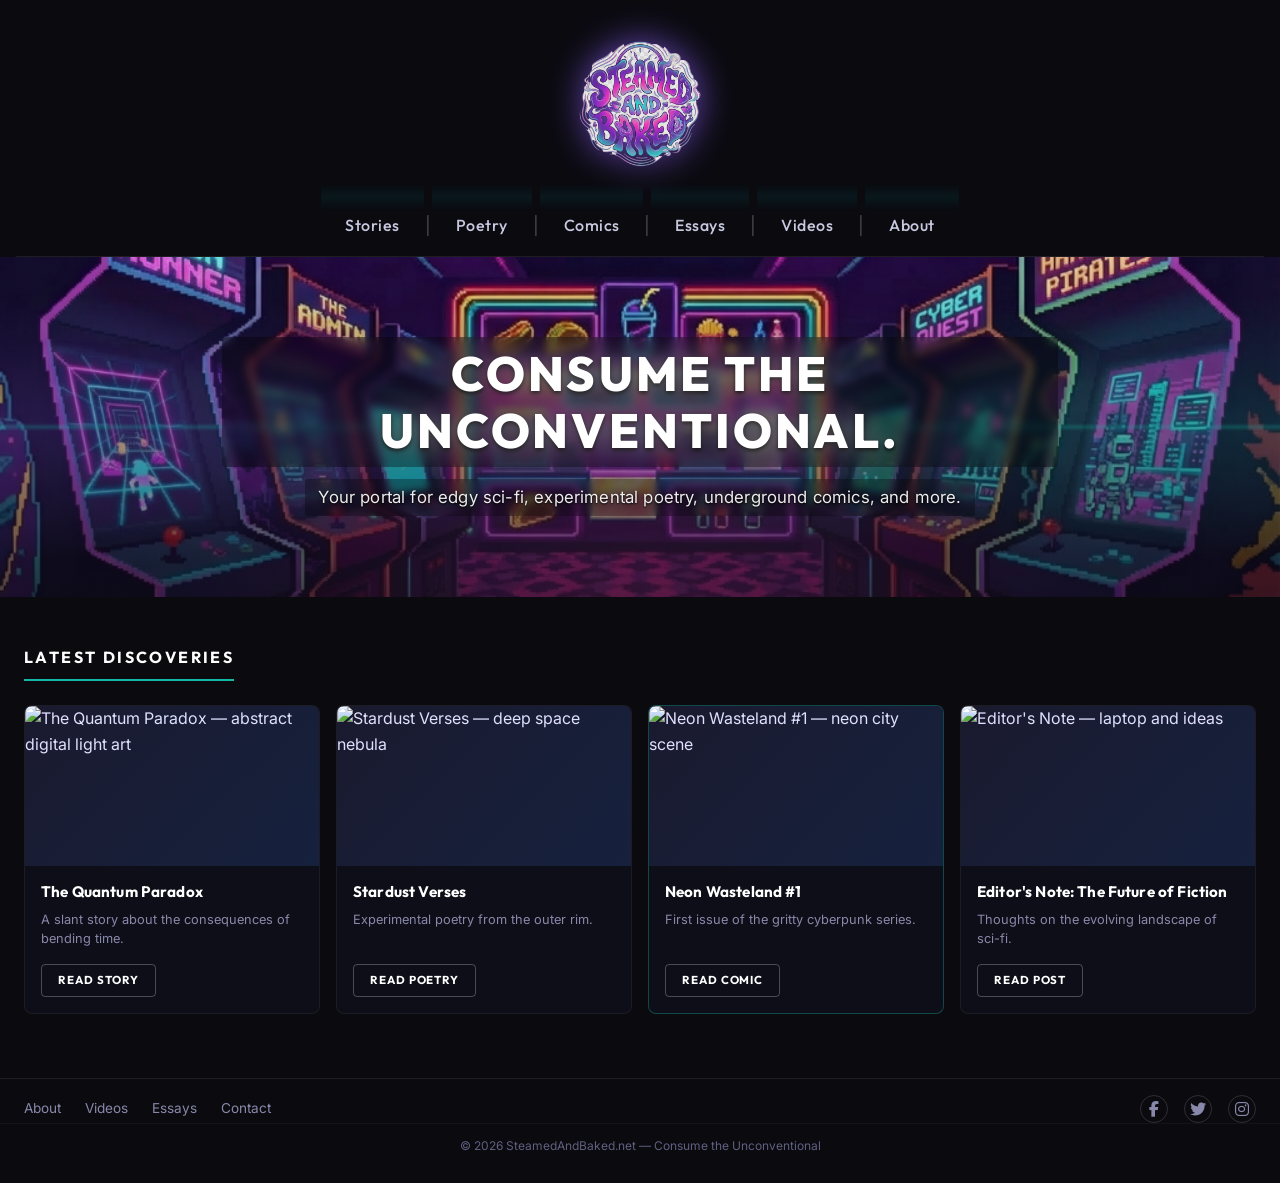
==== commit f6c5c54f: "fix(audit): pre-deployment audit — v3.1 clean-up HTML: - Standardise all page titles to steamedandba" ====
--- a/index.html
+++ b/index.html
@@ -3,27 +3,43 @@
 <head>
     <meta charset="UTF-8">
     <meta name="viewport" content="width=device-width, initial-scale=1.0">
-    <meta name="description" content="SteamedAndBaked - Experimental fiction, poetry, and comics in a dark psychedelic neon-cyberpunk aesthetic">
-    <meta name="keywords" content="fiction, poetry, comics, cyberpunk, experimental writing, dark aesthetic">
-    
-    <title>SteamedAndBaked | Digital Showcase</title>
-    
+    <meta name="description" content="SteamedAndBaked — Experimental fiction, poetry, comics, essays, and videos in a dark psychedelic neon-cyberpunk aesthetic.">
+    <meta name="keywords" content="fiction, poetry, comics, essays, videos, cyberpunk, experimental writing, dark aesthetic">
+    <meta name="robots" content="index, follow">
+    <meta name="theme-color" content="#0a0a0f">
+
+    <title>SteamedAndBaked | Consume the Unconventional</title>
+
+    <!-- Canonical -->
+    <link rel="canonical" href="https://steamedandbaked.net/">
+
+    <!-- Favicon -->
+    <link rel="icon" type="image/png" href="/images/favicon.png">
+    <link rel="apple-touch-icon" href="/images/favicon.png">
+
     <!-- Cyberpunk Stylesheet -->
     <link rel="stylesheet" href="/css/cyberpunk.css">
-    
+
     <!-- Google Fonts: Outfit + Inter -->
     <link rel="preconnect" href="https://fonts.googleapis.com">
     <link rel="preconnect" href="https://fonts.gstatic.com" crossorigin>
     <link href="https://fonts.googleapis.com/css2?family=Outfit:wght@400;500;600;700;800&family=Inter:wght@300;400;500;600;700&display=swap" rel="stylesheet">
-    
-    <!-- Font Awesome -->
-    <link href="https://cdnjs.cloudflare.com/ajax/libs/font-awesome/6.4.0/css/all.min.css" rel="stylesheet">
-    
+
+    <!-- Font Awesome 6.4 -->
+    <link rel="stylesheet" href="https://cdnjs.cloudflare.com/ajax/libs/font-awesome/6.4.0/css/all.min.css" integrity="sha512-iecdLmaskl7CVkqkXNQ/ZH/XLlvWZOJyj7Yy7tcenmpD1ypASozpmT/E0iPtmFIB46ZmdtAc9eNBvH0H/ZpiBw==" crossorigin="anonymous" referrerpolicy="no-referrer">
+
     <!-- Open Graph -->
-    <meta property="og:title" content="SteamedAndBaked | Digital Showcase">
-    <meta property="og:description" content="Experimental fiction, poetry, and comics in a dark cyberpunk aesthetic">
+    <meta property="og:title" content="SteamedAndBaked | Consume the Unconventional">
+    <meta property="og:description" content="Experimental fiction, poetry, comics, and essays in a dark cyberpunk aesthetic.">
     <meta property="og:type" content="website">
-    <meta property="og:url" content="https://steamedandbaked.net">
+    <meta property="og:url" content="https://steamedandbaked.net/">
+    <meta property="og:image" content="https://steamedandbaked.net/images/brand-overview.png">
+
+    <!-- Twitter Card -->
+    <meta name="twitter:card" content="summary_large_image">
+    <meta name="twitter:title" content="SteamedAndBaked | Consume the Unconventional">
+    <meta name="twitter:description" content="Experimental fiction, poetry, comics, and essays in a dark cyberpunk aesthetic.">
+    <meta name="twitter:image" content="https://steamedandbaked.net/images/brand-overview.png">
 </head>
 <body>
 
@@ -32,23 +48,23 @@
          ===================== -->
     <header class="site-header">
         <div class="header-logo">
-            <a href="/"><img src="/images/logo-main.png" alt="Steamed and Baked" class="logo-img"></a>
+            <a href="/"><img src="/images/logo-main.png" alt="SteamedAndBaked" class="logo-img" width="320" height="160"></a>
         </div>
-        <nav class="site-nav">
-            <button class="nav-toggle" id="nav-toggle" aria-label="Toggle menu">
-                <i class="fas fa-bars"></i>
+        <nav class="site-nav" aria-label="Main navigation">
+            <button class="nav-toggle" id="nav-toggle" aria-label="Toggle menu" aria-expanded="false" aria-controls="nav-menu">
+                <i class="fas fa-bars" aria-hidden="true"></i>
             </button>
-            <ul class="nav-menu" id="nav-menu">
+            <ul class="nav-menu" id="nav-menu" role="list">
                 <li><a href="/fiction.html" class="nav-link">Stories</a></li>
-                <li class="nav-pipe">|</li>
+                <li class="nav-pipe" aria-hidden="true">|</li>
                 <li><a href="/poetry.html" class="nav-link">Poetry</a></li>
-                <li class="nav-pipe">|</li>
+                <li class="nav-pipe" aria-hidden="true">|</li>
                 <li><a href="/comics.html" class="nav-link">Comics</a></li>
-                <li class="nav-pipe">|</li>
+                <li class="nav-pipe" aria-hidden="true">|</li>
                 <li><a href="/essays.html" class="nav-link">Essays</a></li>
-                <li class="nav-pipe">|</li>
+                <li class="nav-pipe" aria-hidden="true">|</li>
                 <li><a href="/videos.html" class="nav-link">Videos</a></li>
-                <li class="nav-pipe">|</li>
+                <li class="nav-pipe" aria-hidden="true">|</li>
                 <li><a href="/about.html" class="nav-link">About</a></li>
             </ul>
         </nav>
@@ -57,8 +73,8 @@
     <!-- =====================
          HERO BANNER
          ===================== -->
-    <section class="hero-banner">
-        <div class="hero-banner-img" style="background-image: url('/images/hero-arcade.png');"></div>
+    <section class="hero-banner" aria-label="Hero banner">
+        <div class="hero-banner-img" style="background-image: url('/images/hero-arcade.png');" role="img" aria-label="Hero background image"></div>
         <div class="hero-banner-overlay"></div>
         <div class="hero-banner-content">
             <h1 class="hero-headline">CONSUME THE UNCONVENTIONAL.</h1>
@@ -69,59 +85,59 @@
     <!-- =====================
          LATEST DISCOVERIES
          ===================== -->
-    <section class="discoveries">
+    <section class="discoveries" aria-labelledby="discoveries-heading">
         <div class="discoveries-container">
-            <h2 class="discoveries-title">LATEST DISCOVERIES</h2>
+            <h2 class="discoveries-title" id="discoveries-heading">LATEST DISCOVERIES</h2>
 
             <div class="discoveries-grid">
 
                 <!-- Card 1: Story -->
-                <div class="disc-card disc-card--purple">
+                <article class="disc-card disc-card--purple">
                     <div class="disc-card-img">
-                        <img src="https://images.unsplash.com/photo-1620121692029-d088224ddc74?w=600&q=80" alt="The Quantum Paradox" onerror="this.parentElement.style.background='linear-gradient(135deg,#1a1a2e,#16213e)'">
+                        <img src="https://images.unsplash.com/photo-1620121692029-d088224ddc74?w=600&q=80" alt="The Quantum Paradox — abstract digital light art" loading="lazy" width="600" height="160" onerror="this.parentElement.style.background='linear-gradient(135deg,#1a1a2e,#16213e)'">
                     </div>
                     <div class="disc-card-body">
                         <h3 class="disc-card-title">The Quantum Paradox</h3>
                         <p class="disc-card-desc">A slant story about the consequences of bending time.</p>
                         <a href="/fiction.html" class="disc-btn">READ STORY</a>
                     </div>
-                </div>
+                </article>
 
                 <!-- Card 2: Poetry -->
-                <div class="disc-card disc-card--pink">
+                <article class="disc-card disc-card--pink">
                     <div class="disc-card-img">
-                        <img src="https://images.unsplash.com/photo-1462331940025-496dfbfc7564?w=600&q=80" alt="Stardust Verses" onerror="this.parentElement.style.background='linear-gradient(135deg,#1a1a2e,#16213e)'">
+                        <img src="https://images.unsplash.com/photo-1462331940025-496dfbfc7564?w=600&q=80" alt="Stardust Verses — deep space nebula" loading="lazy" width="600" height="160" onerror="this.parentElement.style.background='linear-gradient(135deg,#1a1a2e,#16213e)'">
                     </div>
                     <div class="disc-card-body">
                         <h3 class="disc-card-title">Stardust Verses</h3>
                         <p class="disc-card-desc">Experimental poetry from the outer rim.</p>
                         <a href="/poetry.html" class="disc-btn">READ POETRY</a>
                     </div>
-                </div>
+                </article>
 
                 <!-- Card 3: Comics -->
-                <div class="disc-card disc-card--teal">
+                <article class="disc-card disc-card--teal">
                     <div class="disc-card-img">
-                        <img src="https://images.unsplash.com/photo-1608889175123-8ee362201f81?w=600&q=80" alt="Neon Wasteland #1" onerror="this.parentElement.style.background='linear-gradient(135deg,#1a1a2e,#16213e)'">
+                        <img src="https://images.unsplash.com/photo-1608889175123-8ee362201f81?w=600&q=80" alt="Neon Wasteland #1 — neon city scene" loading="lazy" width="600" height="160" onerror="this.parentElement.style.background='linear-gradient(135deg,#1a1a2e,#16213e)'">
                     </div>
                     <div class="disc-card-body">
                         <h3 class="disc-card-title">Neon Wasteland #1</h3>
                         <p class="disc-card-desc">First issue of the gritty cyberpunk series.</p>
                         <a href="/comics.html" class="disc-btn">READ COMIC</a>
                     </div>
-                </div>
+                </article>
 
-                <!-- Card 4: Blog -->
-                <div class="disc-card disc-card--purple">
+                <!-- Card 4: Essays -->
+                <article class="disc-card disc-card--purple">
                     <div class="disc-card-img">
-                        <img src="https://images.unsplash.com/photo-1519389950473-47ba0277781c?w=600&q=80" alt="Editor's Note" onerror="this.parentElement.style.background='linear-gradient(135deg,#1a1a2e,#16213e)'">
+                        <img src="https://images.unsplash.com/photo-1519389950473-47ba0277781c?w=600&q=80" alt="Editor's Note — laptop and ideas" loading="lazy" width="600" height="160" onerror="this.parentElement.style.background='linear-gradient(135deg,#1a1a2e,#16213e)'">
                     </div>
                     <div class="disc-card-body">
                         <h3 class="disc-card-title">Editor's Note: The Future of Fiction</h3>
                         <p class="disc-card-desc">Thoughts on the evolving landscape of sci-fi.</p>
                         <a href="/essays.html" class="disc-btn">READ POST</a>
                     </div>
-                </div>
+                </article>
 
             </div>
         </div>
@@ -132,18 +148,19 @@
          ===================== -->
     <footer class="site-footer">
         <div class="site-footer-inner">
-            <div class="footer-left">
-                <a href="/about.html" class="footer-link">About Us</a>
+            <nav class="footer-left" aria-label="Footer navigation">
+                <a href="/about.html" class="footer-link">About</a>
                 <a href="/videos.html" class="footer-link">Videos</a>
-                <a href="/essays.html" class="footer-link">Submit Content</a>
-                <a href="/about.html" class="footer-link">Contact</a>
-            </div>
+                <a href="/essays.html" class="footer-link">Essays</a>
+                <a href="mailto:contact@steamedandbaked.net" class="footer-link">Contact</a>
+            </nav>
             <div class="footer-right">
-                <a href="#" class="footer-social" aria-label="Facebook"><i class="fab fa-facebook-f"></i></a>
-                <a href="#" class="footer-social" aria-label="Twitter"><i class="fab fa-twitter"></i></a>
-                <a href="#" class="footer-social" aria-label="Instagram"><i class="fab fa-instagram"></i></a>
+                <a href="https://facebook.com" class="footer-social" aria-label="Facebook" rel="noopener noreferrer" target="_blank"><i class="fab fa-facebook-f" aria-hidden="true"></i></a>
+                <a href="https://twitter.com" class="footer-social" aria-label="Twitter / X" rel="noopener noreferrer" target="_blank"><i class="fab fa-twitter" aria-hidden="true"></i></a>
+                <a href="https://instagram.com" class="footer-social" aria-label="Instagram" rel="noopener noreferrer" target="_blank"><i class="fab fa-instagram" aria-hidden="true"></i></a>
             </div>
         </div>
+        <p class="footer-copy">&copy; <span id="current-year">2026</span> SteamedAndBaked.net &mdash; Consume the Unconventional</p>
     </footer>
 
     <script src="/js/main.js"></script>
--- a/css/cyberpunk.css
+++ b/css/cyberpunk.css
@@ -1,5 +1,5 @@
 /*
- * SteamedAndBaked.com v3.0 - Cyberpunk Aesthetic
+ * SteamedAndBaked.net v3.1 - Cyberpunk Aesthetic
  * Dark Psychedelic Neon Design System
  */
 
@@ -40,7 +40,7 @@
     
     /* Typography */
     --font-primary: 'Inter', 'Segoe UI', system-ui, sans-serif;
-    --font-heading: 'Space Grotesk', 'Orbitron', monospace;
+    --font-heading: 'Outfit', 'Space Grotesk', 'Orbitron', monospace;
     --font-mono: 'Fira Code', 'Courier New', monospace;
     
     /* Font Sizes */
@@ -376,14 +376,24 @@
     letter-spacing: 0.14em;
 }
 
-/* Per-item neon color accents on hover — 7 items: Home, Stories, Poetry, Comics, Essays, Videos, About */
-.nav-menu li:nth-child(1) .nav-link:hover { color: var(--neon-cyan);    border-color: rgba(0,255,255,0.35);    box-shadow: 0 0 12px rgba(0,255,255,0.35),    inset 0 0 8px rgba(0,255,255,0.06); }
-.nav-menu li:nth-child(2) .nav-link:hover { color: var(--neon-magenta); border-color: rgba(255,0,255,0.35);    box-shadow: 0 0 12px rgba(255,0,255,0.35),   inset 0 0 8px rgba(255,0,255,0.06); }
-.nav-menu li:nth-child(3) .nav-link:hover { color: var(--neon-pink);    border-color: rgba(255,0,128,0.35);    box-shadow: 0 0 12px rgba(255,0,128,0.35),   inset 0 0 8px rgba(255,0,128,0.06); }
-.nav-menu li:nth-child(4) .nav-link:hover { color: var(--neon-purple);  border-color: rgba(191,0,255,0.35);    box-shadow: 0 0 12px rgba(191,0,255,0.35),   inset 0 0 8px rgba(191,0,255,0.06); }
-.nav-menu li:nth-child(5) .nav-link:hover { color: var(--neon-green);   border-color: rgba(0,255,65,0.35);     box-shadow: 0 0 12px rgba(0,255,65,0.35),    inset 0 0 8px rgba(0,255,65,0.06);  }
-.nav-menu li:nth-child(6) .nav-link:hover { color: var(--neon-blue);    border-color: rgba(0,128,255,0.35);    box-shadow: 0 0 12px rgba(0,128,255,0.35),   inset 0 0 8px rgba(0,128,255,0.06); }
-.nav-menu li:nth-child(7) .nav-link:hover { color: var(--neon-orange);  border-color: rgba(255,102,0,0.35);    box-shadow: 0 0 12px rgba(255,102,0,0.35),   inset 0 0 8px rgba(255,102,0,0.06); }
+/* Per-item neon color accents on hover
+   Homepage nav uses pipe <li> separators so real positions are odd: 1,3,5,7,9,11
+   Inner pages have no pipes so positions are: 1,2,3,4,5,6,7
+   Both sets are listed so all pages are covered. */
+
+/* — Homepage (with pipes): Stories=1, Poetry=3, Comics=5, Essays=7, Videos=9, About=11 — */
+.nav-menu li:nth-child(1)  .nav-link:hover { color: var(--neon-cyan);    border-color: rgba(0,255,255,0.35);    box-shadow: 0 0 12px rgba(0,255,255,0.35),    inset 0 0 8px rgba(0,255,255,0.06); }
+.nav-menu li:nth-child(3)  .nav-link:hover { color: var(--neon-magenta); border-color: rgba(255,0,255,0.35);    box-shadow: 0 0 12px rgba(255,0,255,0.35),   inset 0 0 8px rgba(255,0,255,0.06); }
+.nav-menu li:nth-child(5)  .nav-link:hover { color: var(--neon-pink);    border-color: rgba(255,0,128,0.35);    box-shadow: 0 0 12px rgba(255,0,128,0.35),   inset 0 0 8px rgba(255,0,128,0.06); }
+.nav-menu li:nth-child(7)  .nav-link:hover { color: var(--neon-purple);  border-color: rgba(191,0,255,0.35);    box-shadow: 0 0 12px rgba(191,0,255,0.35),   inset 0 0 8px rgba(191,0,255,0.06); }
+.nav-menu li:nth-child(9)  .nav-link:hover { color: var(--neon-green);   border-color: rgba(0,255,65,0.35);     box-shadow: 0 0 12px rgba(0,255,65,0.35),    inset 0 0 8px rgba(0,255,65,0.06);  }
+.nav-menu li:nth-child(11) .nav-link:hover { color: var(--neon-orange);  border-color: rgba(255,102,0,0.35);    box-shadow: 0 0 12px rgba(255,102,0,0.35),   inset 0 0 8px rgba(255,102,0,0.06); }
+
+/* — Inner pages (no pipes): Home=1, Stories=2, Poetry=3, Comics=4, Essays=5, Videos=6, About=7 — */
+.nav-menu li:nth-child(2)  .nav-link:hover { color: var(--neon-magenta); border-color: rgba(255,0,255,0.35);    box-shadow: 0 0 12px rgba(255,0,255,0.35),   inset 0 0 8px rgba(255,0,255,0.06); }
+.nav-menu li:nth-child(4)  .nav-link:hover { color: var(--neon-pink);    border-color: rgba(255,0,128,0.35);    box-shadow: 0 0 12px rgba(255,0,128,0.35),   inset 0 0 8px rgba(255,0,128,0.06); }
+.nav-menu li:nth-child(6)  .nav-link:hover { color: var(--neon-blue);    border-color: rgba(0,128,255,0.35);    box-shadow: 0 0 12px rgba(0,128,255,0.35),   inset 0 0 8px rgba(0,128,255,0.06); }
+/* child(7) already covered above for inner-page About, child(9)/child(11) cover homepage Videos/About */
 
 /* Mobile nav toggle */
 .nav-toggle {
@@ -706,24 +716,24 @@
 .glitch::before {
     left: 2px;
     text-shadow: -2px 0 var(--neon-magenta);
-    clip: rect(44px, 450px, 56px, 0);
+    clip-path: inset(44px 0 calc(100% - 56px) 0);
     animation: glitch-anim 3s infinite linear alternate-reverse;
 }
 
 .glitch::after {
     left: -2px;
     text-shadow: -2px 0 var(--neon-cyan);
-    clip: rect(44px, 450px, 56px, 0);
+    clip-path: inset(44px 0 calc(100% - 56px) 0);
     animation: glitch-anim 2s infinite linear alternate-reverse;
 }
 
 @keyframes glitch-anim {
-    0% { clip: rect(10px, 9999px, 98px, 0); }
-    20% { clip: rect(85px, 9999px, 12px, 0); }
-    40% { clip: rect(28px, 9999px, 52px, 0); }
-    60% { clip: rect(91px, 9999px, 34px, 0); }
-    80% { clip: rect(65px, 9999px, 77px, 0); }
-    100% { clip: rect(42px, 9999px, 19px, 0); }
+    0%   { clip-path: inset(10px 0 calc(100% - 98px) 0); }
+    20%  { clip-path: inset(85px 0 calc(100% - 12px) 0); }
+    40%  { clip-path: inset(28px 0 calc(100% - 52px) 0); }
+    60%  { clip-path: inset(91px 0 calc(100% - 34px) 0); }
+    80%  { clip-path: inset(65px 0 calc(100% - 77px) 0); }
+    100% { clip-path: inset(42px 0 calc(100% - 19px) 0); }
 }
 
 /* ========================================
@@ -1413,3 +1423,160 @@
         justify-content: center;
     }
 }
+
+/* ========================================
+   ACCESSIBILITY
+   ======================================== */
+
+/* Screen-reader only utility */
+.sr-only {
+    position: absolute;
+    width: 1px;
+    height: 1px;
+    padding: 0;
+    margin: -1px;
+    overflow: hidden;
+    clip: rect(0, 0, 0, 0);
+    white-space: nowrap;
+    border: 0;
+}
+
+/* Focus visible ring for keyboard navigation */
+a:focus-visible,
+button:focus-visible {
+    outline: 2px solid var(--neon-cyan);
+    outline-offset: 3px;
+    border-radius: var(--radius-sm);
+}
+
+/* ========================================
+   PAGE HEADER (inner pages)
+   ======================================== */
+
+.page-header {
+    background: var(--bg-secondary);
+    border-bottom: 1px solid rgba(0, 255, 255, 0.12);
+    padding: var(--space-16) 0 var(--space-12);
+    text-align: center;
+    margin-top: 0;
+}
+
+.page-title {
+    font-family: 'Outfit', var(--font-heading);
+    font-size: clamp(2rem, 5vw, 3.5rem);
+    font-weight: 800;
+    letter-spacing: -0.01em;
+    margin-bottom: var(--space-4);
+    display: flex;
+    align-items: center;
+    justify-content: center;
+    gap: var(--space-3);
+    -webkit-text-fill-color: transparent;
+}
+
+.page-subtitle {
+    font-family: 'Inter', var(--font-primary);
+    font-size: clamp(0.95rem, 2vw, 1.1rem);
+    color: var(--text-secondary);
+    max-width: 640px;
+    margin: 0 auto;
+    line-height: 1.7;
+}
+
+/* ========================================
+   TAGS
+   ======================================== */
+
+.tag {
+    display: inline-block;
+    padding: var(--space-1) var(--space-3);
+    background: var(--bg-tertiary);
+    color: var(--text-secondary);
+    font-size: var(--text-xs);
+    font-family: 'Inter', var(--font-primary);
+    border-radius: var(--radius-sm);
+    border: 1px solid var(--bg-elevated);
+    letter-spacing: 0.03em;
+    transition: border-color var(--transition-fast), color var(--transition-fast);
+}
+
+.tag:hover {
+    border-color: var(--primary);
+    color: var(--primary);
+}
+
+.content-tags {
+    display: flex;
+    gap: var(--space-2);
+    flex-wrap: wrap;
+    margin-top: auto;
+    padding-top: var(--space-3);
+}
+
+/* ========================================
+   VIDEO CONTENT
+   ======================================== */
+
+.content-thumbnail--video {
+    height: 200px;
+    display: flex;
+    align-items: center;
+    justify-content: center;
+}
+
+/* ========================================
+   CONTENT META (videos / inner pages)
+   ======================================== */
+
+.content-meta {
+    display: flex;
+    align-items: center;
+    gap: var(--space-3);
+    margin-bottom: var(--space-2);
+    font-size: var(--text-sm);
+}
+
+.content-title {
+    font-family: 'Outfit', var(--font-heading);
+    font-size: var(--text-xl);
+    font-weight: 700;
+    color: var(--text-primary);
+    margin-bottom: var(--space-2);
+    -webkit-text-fill-color: var(--text-primary);
+}
+
+.content-excerpt {
+    font-size: var(--text-sm);
+    color: var(--text-secondary);
+    line-height: 1.6;
+    margin-bottom: var(--space-3);
+}
+
+.content-date {
+    font-size: var(--text-xs);
+    color: var(--text-muted);
+    letter-spacing: 0.05em;
+    text-transform: uppercase;
+}
+
+/* ========================================
+   FOOTER COPY LINE
+   ======================================== */
+
+.footer-copy {
+    text-align: center;
+    font-size: var(--text-xs);
+    color: var(--text-muted);
+    padding: var(--space-3) var(--space-6);
+    margin: 0;
+    border-top: 1px solid rgba(255,255,255,0.04);
+}
+
+/* ========================================
+   CTA SECTION
+   ======================================== */
+
+.cta-section {
+    background: var(--bg-secondary);
+    border-top: 1px solid rgba(255,255,255,0.06);
+}
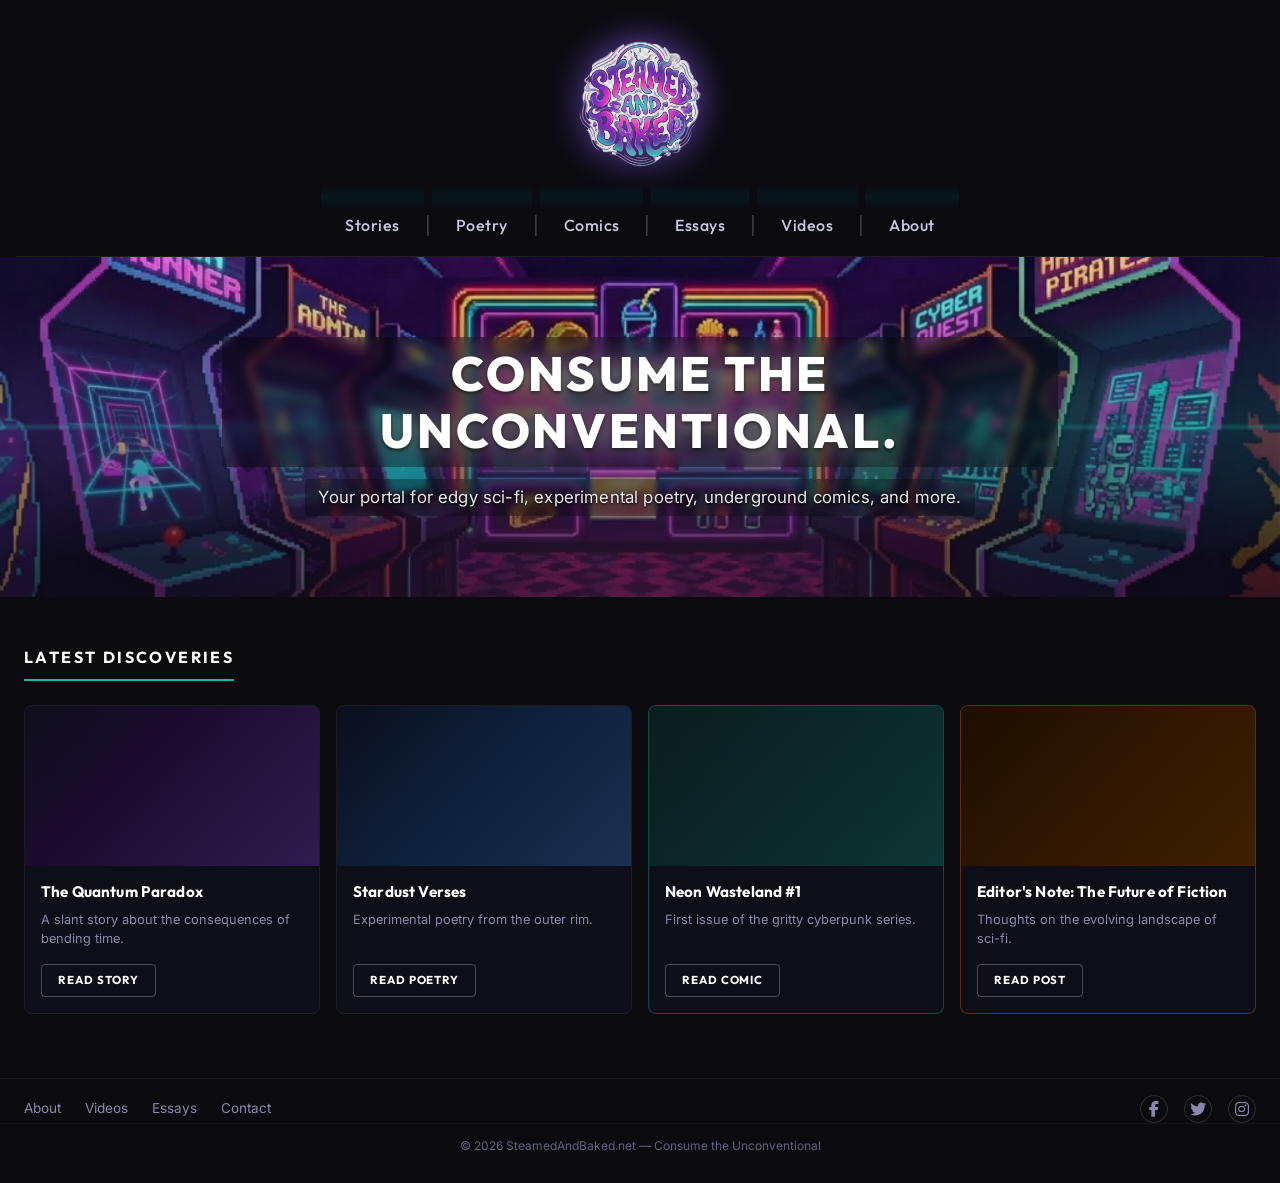
==== commit a2ca46f7: "fix(audit): remove Unsplash external images, add CSS gradient thumbs, orange card variant, tablet br" ====
--- a/index.html
+++ b/index.html
@@ -93,49 +93,41 @@
 
                 <!-- Card 1: Story -->
                 <article class="disc-card disc-card--purple">
-                    <div class="disc-card-img">
-                        <img src="https://images.unsplash.com/photo-1620121692029-d088224ddc74?w=600&q=80" alt="The Quantum Paradox — abstract digital light art" loading="lazy" width="600" height="160" onerror="this.parentElement.style.background='linear-gradient(135deg,#1a1a2e,#16213e)'">
-                    </div>
+                    <div class="disc-card-img disc-card-img--story" role="img" aria-label="The Quantum Paradox — abstract digital light art"></div>
                     <div class="disc-card-body">
                         <h3 class="disc-card-title">The Quantum Paradox</h3>
                         <p class="disc-card-desc">A slant story about the consequences of bending time.</p>
-                        <a href="/fiction.html" class="disc-btn">READ STORY</a>
+                        <a href="/fiction" class="disc-btn">READ STORY</a>
                     </div>
                 </article>
 
                 <!-- Card 2: Poetry -->
                 <article class="disc-card disc-card--pink">
-                    <div class="disc-card-img">
-                        <img src="https://images.unsplash.com/photo-1462331940025-496dfbfc7564?w=600&q=80" alt="Stardust Verses — deep space nebula" loading="lazy" width="600" height="160" onerror="this.parentElement.style.background='linear-gradient(135deg,#1a1a2e,#16213e)'">
-                    </div>
+                    <div class="disc-card-img disc-card-img--poetry" role="img" aria-label="Stardust Verses — deep space nebula"></div>
                     <div class="disc-card-body">
                         <h3 class="disc-card-title">Stardust Verses</h3>
                         <p class="disc-card-desc">Experimental poetry from the outer rim.</p>
-                        <a href="/poetry.html" class="disc-btn">READ POETRY</a>
+                        <a href="/poetry" class="disc-btn">READ POETRY</a>
                     </div>
                 </article>
 
                 <!-- Card 3: Comics -->
                 <article class="disc-card disc-card--teal">
-                    <div class="disc-card-img">
-                        <img src="https://images.unsplash.com/photo-1608889175123-8ee362201f81?w=600&q=80" alt="Neon Wasteland #1 — neon city scene" loading="lazy" width="600" height="160" onerror="this.parentElement.style.background='linear-gradient(135deg,#1a1a2e,#16213e)'">
-                    </div>
+                    <div class="disc-card-img disc-card-img--comics" role="img" aria-label="Neon Wasteland #1 — neon city scene"></div>
                     <div class="disc-card-body">
                         <h3 class="disc-card-title">Neon Wasteland #1</h3>
                         <p class="disc-card-desc">First issue of the gritty cyberpunk series.</p>
-                        <a href="/comics.html" class="disc-btn">READ COMIC</a>
+                        <a href="/comics" class="disc-btn">READ COMIC</a>
                     </div>
                 </article>
 
                 <!-- Card 4: Essays -->
-                <article class="disc-card disc-card--purple">
-                    <div class="disc-card-img">
-                        <img src="https://images.unsplash.com/photo-1519389950473-47ba0277781c?w=600&q=80" alt="Editor's Note — laptop and ideas" loading="lazy" width="600" height="160" onerror="this.parentElement.style.background='linear-gradient(135deg,#1a1a2e,#16213e)'">
-                    </div>
+                <article class="disc-card disc-card--orange">
+                    <div class="disc-card-img disc-card-img--essays" role="img" aria-label="Editor&#39;s Note — The Future of Fiction"></div>
                     <div class="disc-card-body">
-                        <h3 class="disc-card-title">Editor's Note: The Future of Fiction</h3>
+                        <h3 class="disc-card-title">Editor&#39;s Note: The Future of Fiction</h3>
                         <p class="disc-card-desc">Thoughts on the evolving landscape of sci-fi.</p>
-                        <a href="/essays.html" class="disc-btn">READ POST</a>
+                        <a href="/essays" class="disc-btn">READ POST</a>
                     </div>
                 </article>
 
--- a/css/cyberpunk.css
+++ b/css/cyberpunk.css
@@ -1202,16 +1202,34 @@
 .disc-card--purple:hover { box-shadow: 0 8px 30px rgba(139, 92, 246, 0.35); }
 .disc-card--pink:hover   { box-shadow: 0 8px 30px rgba(236, 72, 153, 0.35); }
 .disc-card--teal:hover   { box-shadow: 0 8px 30px rgba(20, 184, 166, 0.35); border-color: rgba(20,184,166,0.4); }
-
-.disc-card--teal {
-    border-color: rgba(20, 184, 166, 0.35);
-}
+.disc-card--orange:hover { box-shadow: 0 8px 30px rgba(255, 102, 0, 0.35);  border-color: rgba(255,102,0,0.4); }
+
+.disc-card--teal   { border-color: rgba(20, 184, 166, 0.35); }
+.disc-card--orange { border-color: rgba(255, 102, 0, 0.35); }
 
 .disc-card-img {
     width: 100%;
     height: 160px;
     overflow: hidden;
     background: linear-gradient(135deg, #1a1a2e, #16213e);
+    position: relative;
+    transition: transform var(--transition-slow);
+}
+
+/* CSS-only gradient thumbnails — no external image dependency */
+.disc-card-img--story  { background: linear-gradient(135deg, #0d0d1a 0%, #1a0a2e 40%, #2d1b4e 100%); }
+.disc-card-img--poetry { background: linear-gradient(135deg, #0a0d1a 0%, #0d1f3c 50%, #1a2d4e 100%); }
+.disc-card-img--comics { background: linear-gradient(135deg, #0a1a1a 0%, #0a2626 50%, #0d3333 100%); }
+.disc-card-img--essays { background: linear-gradient(135deg, #1a0d00 0%, #2e1500 50%, #3d1f00 100%); }
+
+/* Animated noise texture overlay on card images */
+.disc-card-img::after {
+    content: '';
+    position: absolute;
+    inset: 0;
+    background-image: url("data:image/svg+xml,%3Csvg viewBox='0 0 200 200' xmlns='http://www.w3.org/2000/svg'%3E%3Cfilter id='n'%3E%3CfeTurbulence type='fractalNoise' baseFrequency='0.65' numOctaves='3' stitchTiles='stitch'/%3E%3C/filter%3E%3Crect width='100%25' height='100%25' filter='url(%23n)' opacity='0.04'/%3E%3C/svg%3E");
+    pointer-events: none;
+    opacity: 0.5;
 }
 
 .disc-card-img img {
@@ -1220,6 +1238,10 @@
     object-fit: cover;
     display: block;
     transition: transform var(--transition-slow);
+}
+
+.disc-card:hover .disc-card-img {
+    transform: scale(1.04);
 }
 
 .disc-card:hover .disc-card-img img {
@@ -1293,6 +1315,12 @@
     color: #5eead4;
 }
 
+.disc-card--orange .disc-btn:hover {
+    background: rgba(255, 102, 0, 0.2);
+    border-color: #ff6600;
+    color: #ffaa66;
+}
+
 /* ========================================
    NEW LAYOUT: SLIM FOOTER
    ======================================== */
@@ -1368,9 +1396,27 @@
     .discoveries-grid {
         grid-template-columns: repeat(2, 1fr);
     }
+    .content-grid {
+        grid-template-columns: repeat(2, 1fr);
+    }
+    .hero-title {
+        font-size: clamp(2rem, 6vw, 3.5rem);
+    }
+    .hero-subtitle {
+        font-size: clamp(0.85rem, 2vw, 1rem);
+    }
+    /* Ensure nav touch targets are ≥44px */
+    .nav-link {
+        min-height: 44px;
+        display: flex;
+        align-items: center;
+    }
 }
 
 @media (max-width: 768px) {
+    /* Prevent horizontal overflow */
+    body { overflow-x: hidden; }
+
     .header-logo .logo-img {
         height: 110px;
     }
@@ -1421,6 +1467,40 @@
     .footer-left {
         flex-wrap: wrap;
         justify-content: center;
+    }
+
+    /* Tap target sizing for mobile */
+    .disc-btn,
+    .btn {
+        min-height: 44px;
+        display: flex;
+        align-items: center;
+        justify-content: center;
+    }
+
+    .footer-social {
+        width: 44px;
+        height: 44px;
+    }
+
+    .footer-link {
+        min-height: 44px;
+        display: flex;
+        align-items: center;
+    }
+
+    /* Content grid single column */
+    .content-grid {
+        grid-template-columns: 1fr;
+    }
+
+    /* Page header padding */
+    .page-header {
+        padding: var(--space-8) var(--space-4);
+    }
+
+    .page-title {
+        font-size: clamp(1.8rem, 8vw, 2.5rem);
     }
 }
 
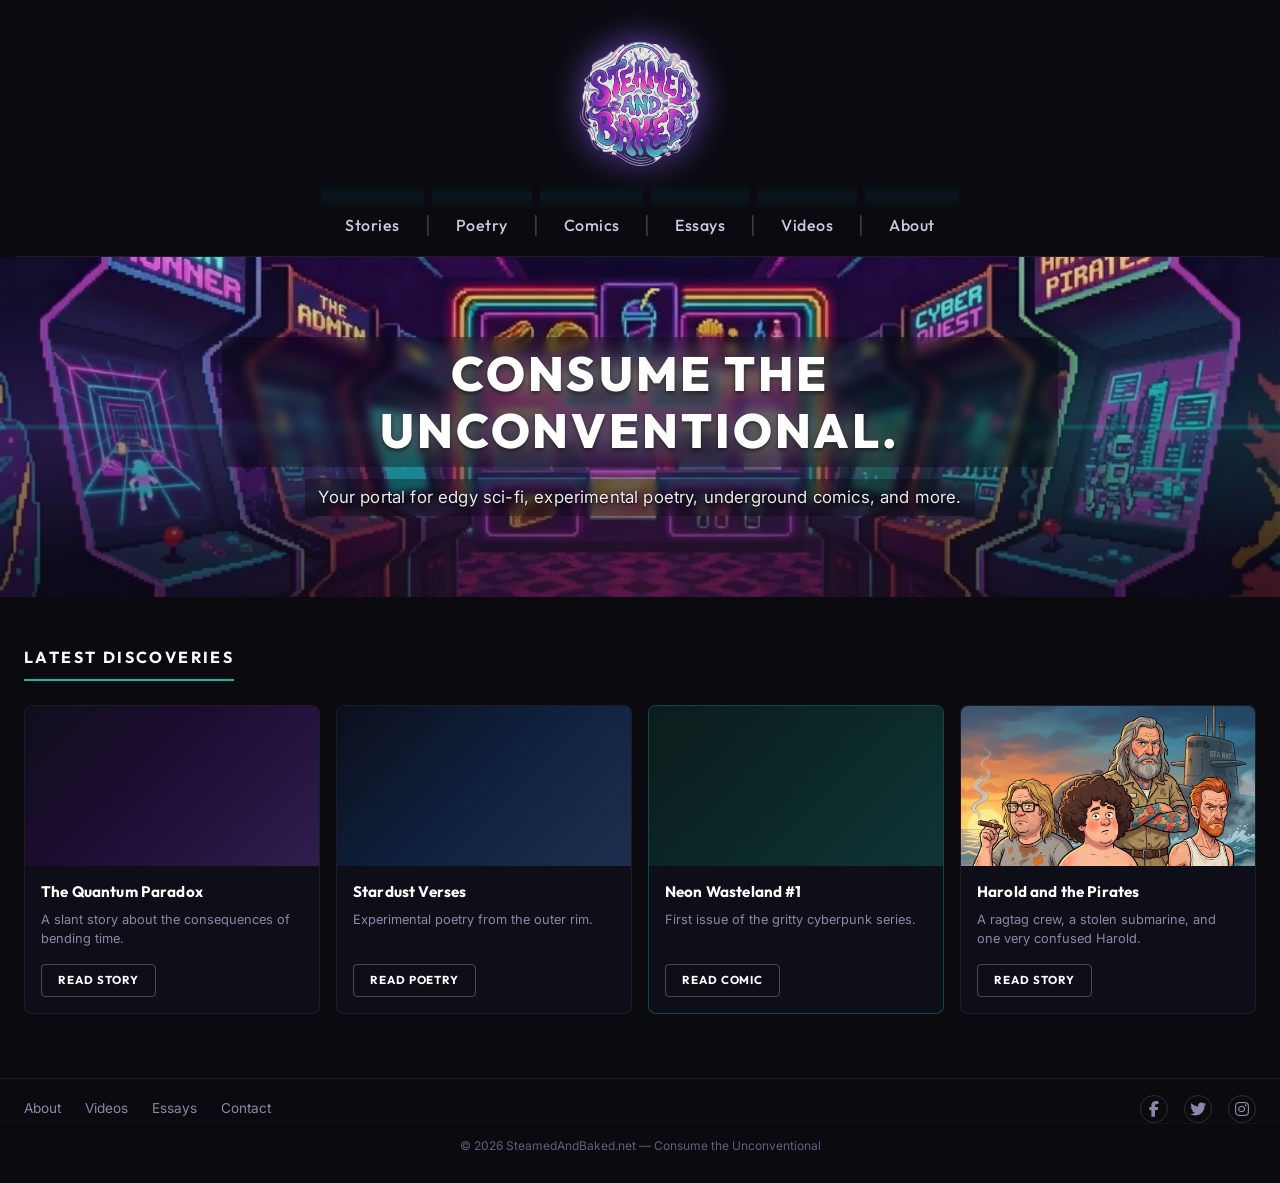
==== commit adaddae1: "content(fiction): add Harold and the Pirates to homepage and fiction archive - Add harold-pirates.pn" ====
--- a/index.html
+++ b/index.html
@@ -14,7 +14,8 @@
     <link rel="canonical" href="https://steamedandbaked.net/">
 
     <!-- Favicon -->
-    <link rel="icon" type="image/png" href="/images/favicon.png">
+    <link rel="icon" type="image/png" sizes="32x32" href="/images/favicon-32.png">
+    <link rel="icon" type="image/png" sizes="512x512" href="/images/favicon.png">
     <link rel="apple-touch-icon" href="/images/favicon.png">
 
     <!-- Cyberpunk Stylesheet -->
@@ -26,7 +27,7 @@
     <link href="https://fonts.googleapis.com/css2?family=Outfit:wght@400;500;600;700;800&family=Inter:wght@300;400;500;600;700&display=swap" rel="stylesheet">
 
     <!-- Font Awesome 6.4 -->
-    <link rel="stylesheet" href="https://cdnjs.cloudflare.com/ajax/libs/font-awesome/6.4.0/css/all.min.css" integrity="sha512-iecdLmaskl7CVkqkXNQ/ZH/XLlvWZOJyj7Yy7tcenmpD1ypASozpmT/E0iPtmFIB46ZmdtAc9eNBvH0H/ZpiBw==" crossorigin="anonymous" referrerpolicy="no-referrer">
+    <link rel="stylesheet" href="https://cdnjs.cloudflare.com/ajax/libs/font-awesome/6.7.2/css/all.min.css" integrity="sha512-Evv84Mr4kqVGRNSgIGL/F/aIDqQb7xQ2vcrdIwxfjThSH8CSR7PBEakCr51Ck+w+/U6swU2Im1vVX0SVk9ABhg==" crossorigin="anonymous" referrerpolicy="no-referrer">
 
     <!-- Open Graph -->
     <meta property="og:title" content="SteamedAndBaked | Consume the Unconventional">
@@ -121,13 +122,13 @@
                     </div>
                 </article>
 
-                <!-- Card 4: Essays -->
-                <article class="disc-card disc-card--orange">
-                    <div class="disc-card-img disc-card-img--essays" role="img" aria-label="Editor&#39;s Note — The Future of Fiction"></div>
+                <!-- Card 4: Story — Harold and the Pirates -->
+                <article class="disc-card disc-card--purple">
+                    <div class="disc-card-img disc-card-img--photo" style="background-image: url('/images/harold-pirates.png');" role="img" aria-label="Harold and the Pirates — four misfit characters stand before the submarine Sea Rat at sunset"></div>
                     <div class="disc-card-body">
-                        <h3 class="disc-card-title">Editor&#39;s Note: The Future of Fiction</h3>
-                        <p class="disc-card-desc">Thoughts on the evolving landscape of sci-fi.</p>
-                        <a href="/essays" class="disc-btn">READ POST</a>
+                        <h3 class="disc-card-title">Harold and the Pirates</h3>
+                        <p class="disc-card-desc">A ragtag crew, a stolen submarine, and one very confused Harold.</p>
+                        <a href="/fiction" class="disc-btn">READ STORY</a>
                     </div>
                 </article>
 
--- a/css/cyberpunk.css
+++ b/css/cyberpunk.css
@@ -215,7 +215,7 @@
 
 blockquote {
     border-left: 4px solid var(--neon-magenta);
-    padding-left: var(--space-4);
+    /* padding-left is superseded by the shorthand padding below */
     margin: var(--space-6) 0;
     font-style: italic;
     color: var(--text-secondary);
@@ -1222,6 +1222,13 @@
 .disc-card-img--comics { background: linear-gradient(135deg, #0a1a1a 0%, #0a2626 50%, #0d3333 100%); }
 .disc-card-img--essays { background: linear-gradient(135deg, #1a0d00 0%, #2e1500 50%, #3d1f00 100%); }
 
+/* Image-based disc-card thumbnail — covers the full area, no repeat */
+.disc-card-img--photo {
+    background-size: cover;
+    background-position: center top;
+    background-repeat: no-repeat;
+}
+
 /* Animated noise texture overlay on card images */
 .disc-card-img::after {
     content: '';
@@ -1660,3 +1667,23 @@
     background: var(--bg-secondary);
     border-top: 1px solid rgba(255,255,255,0.06);
 }
+
+/* ========================================
+   REDUCED MOTION (WCAG 2.1 — 2.3.3)
+   Disable decorative animations for users
+   who prefer reduced motion.
+   ======================================== */
+
+@media (prefers-reduced-motion: reduce) {
+    *,
+    *::before,
+    *::after {
+        animation-duration: 0.01ms !important;
+        animation-iteration-count: 1 !important;
+        transition-duration: 0.01ms !important;
+    }
+
+    html {
+        scroll-behavior: auto;
+    }
+}
